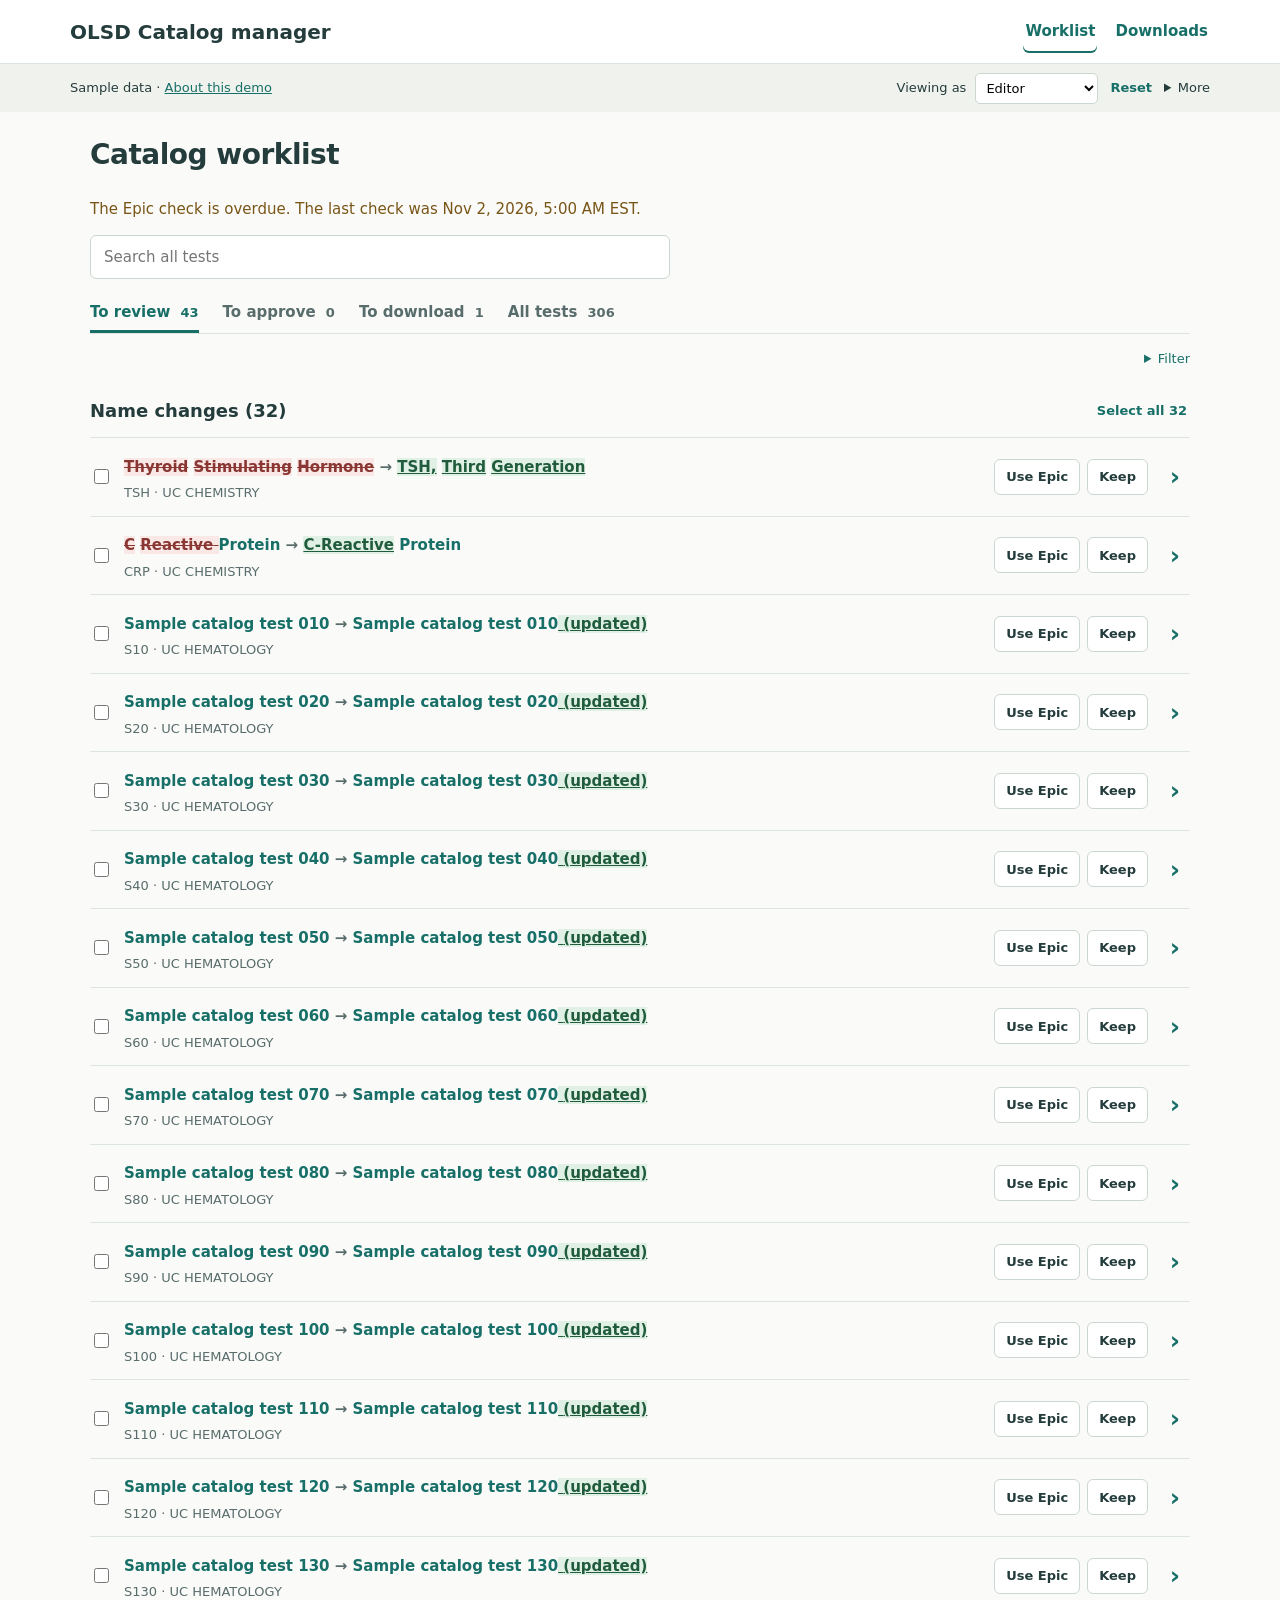
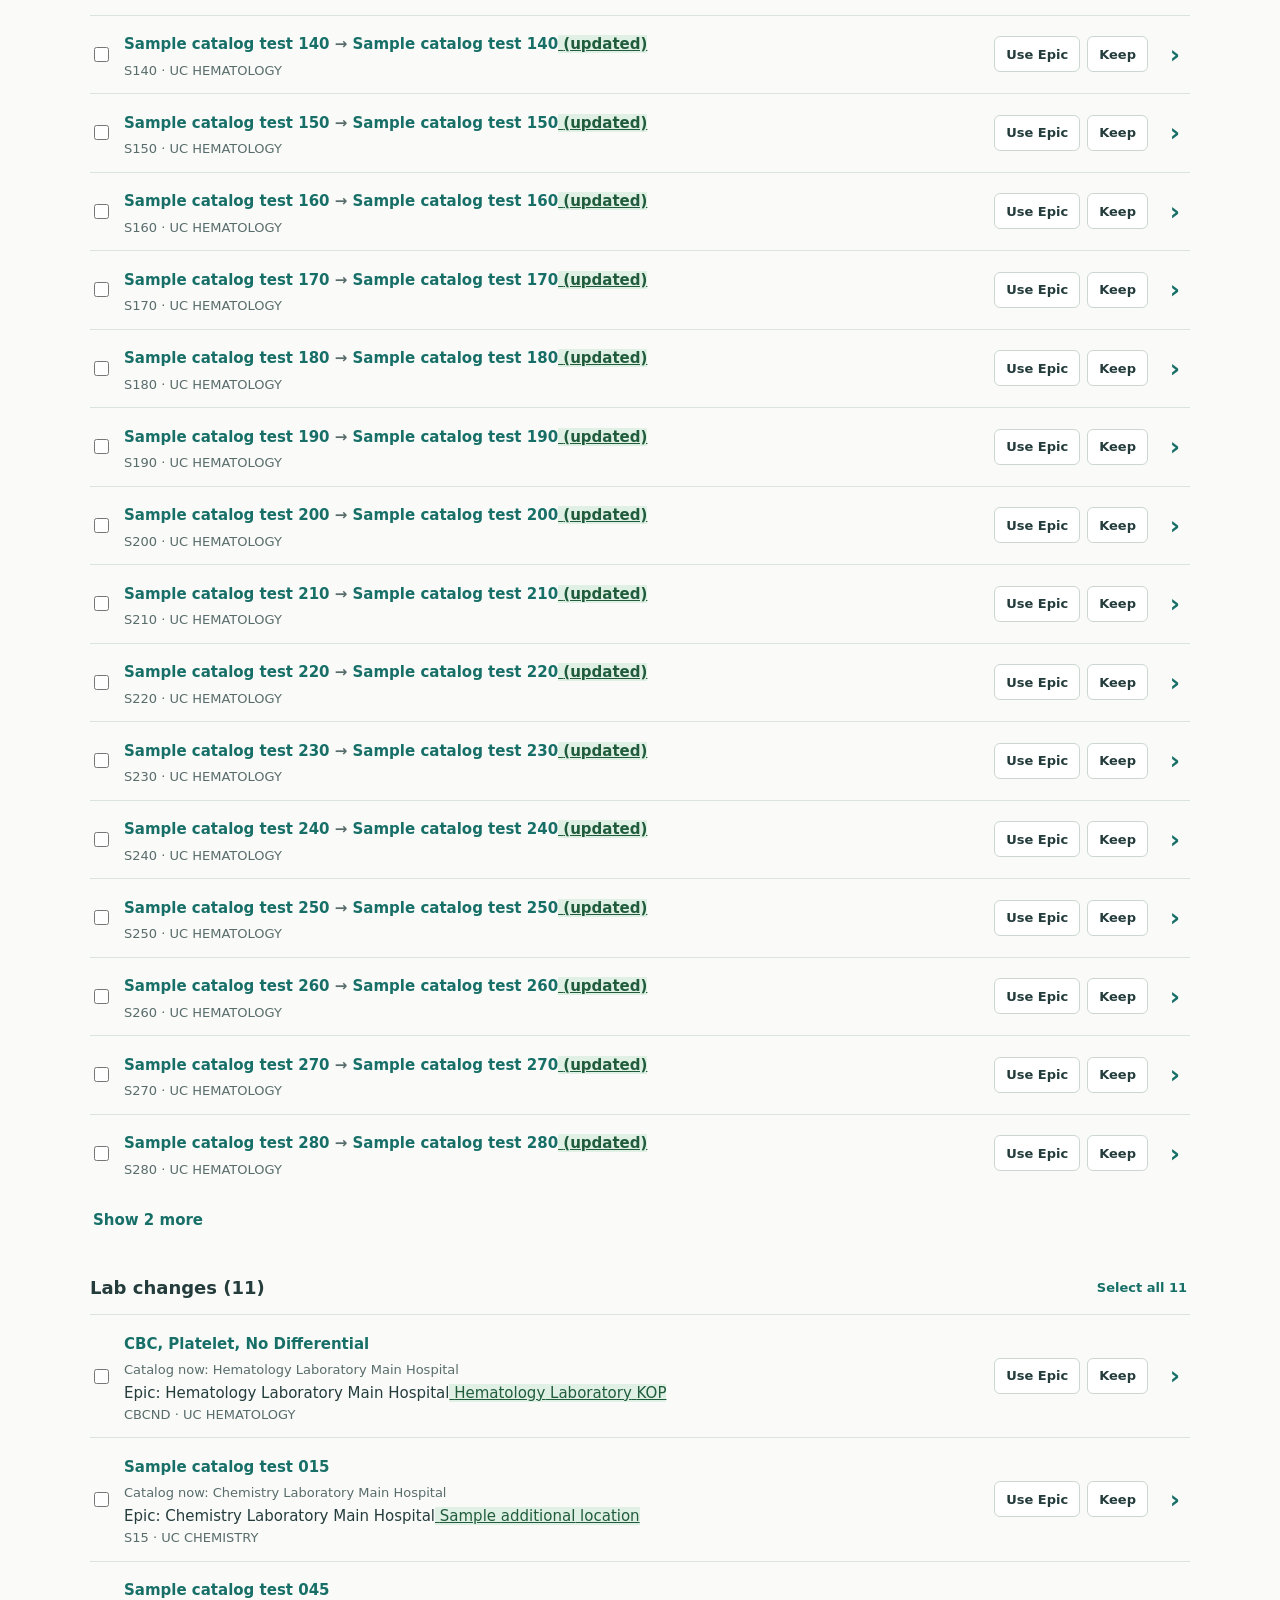
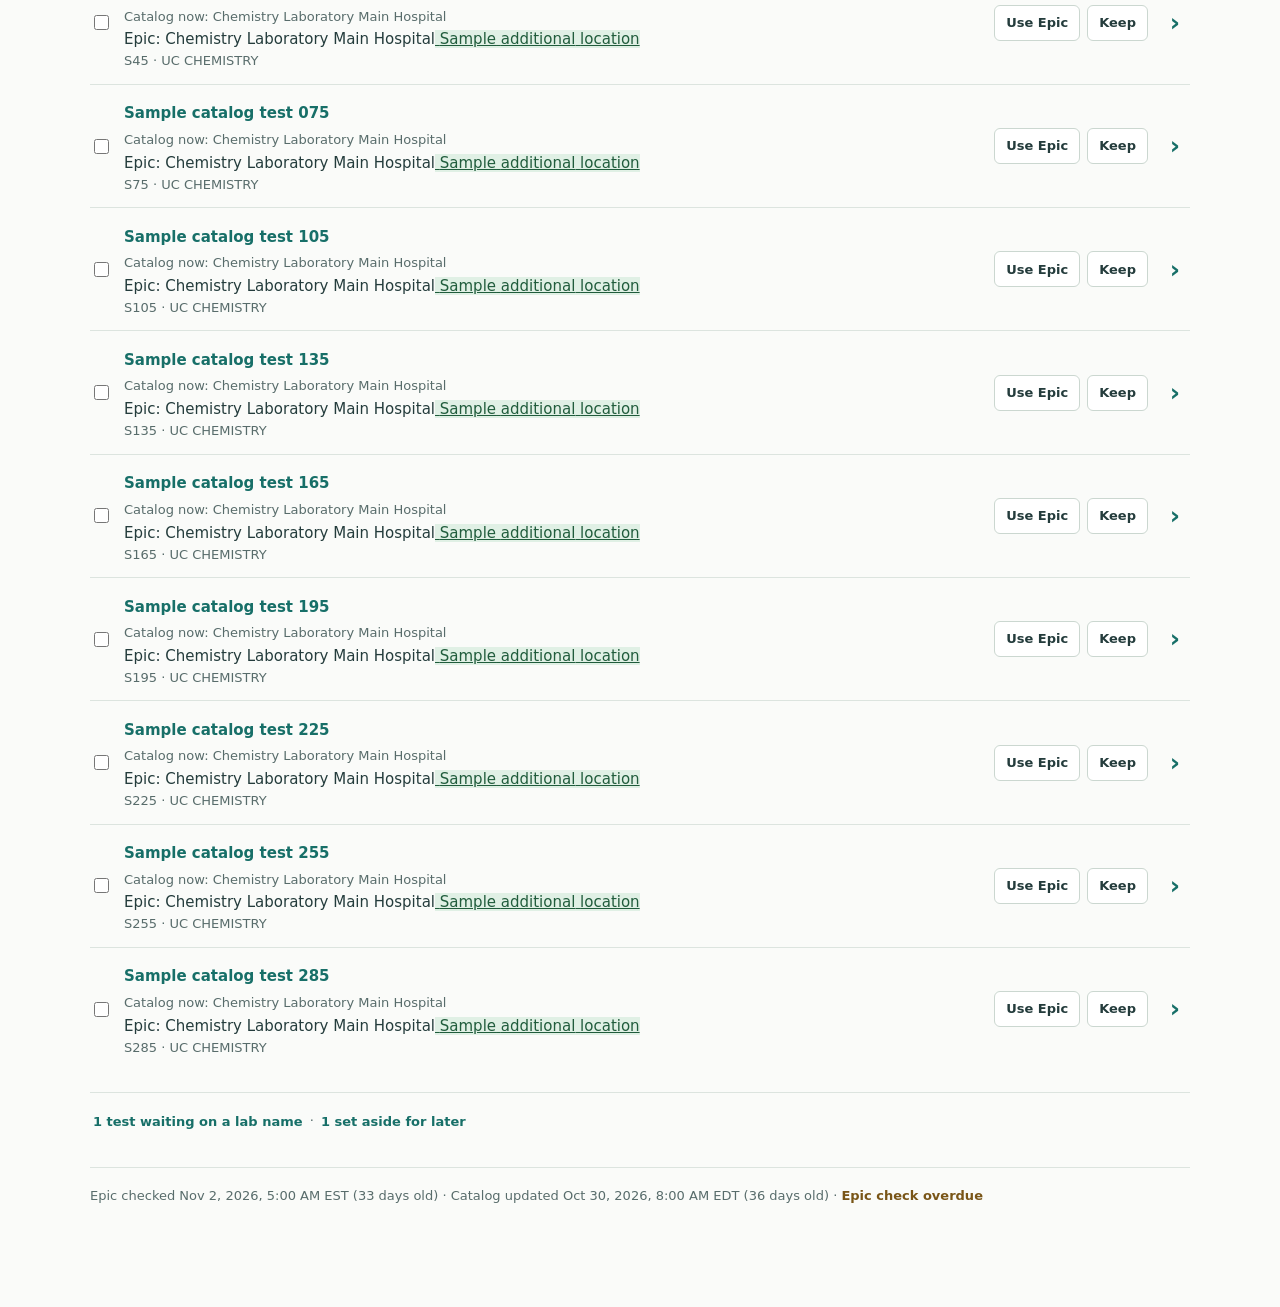
==== index.html @ 337ece12 "Add selected bulk actions and explicit editor save and navigation controls" ====
<!doctype html>
<html lang="en"><head><meta charset="utf-8"><meta name="viewport" content="width=device-width,initial-scale=1"><meta name="robots" content="noindex"><title>OLSD Catalog manager</title><style>
:root{--ink:#243c3c;--muted:#586c6b;--accent:#176f68;--line:#dce4df;--paper:#fafbf9;--amber:#795517;--amber-bg:#fff4da}*{box-sizing:border-box}body{margin:0;background:var(--paper);color:var(--ink);font:15px/1.5 system-ui,-apple-system,BlinkMacSystemFont,"Segoe UI",sans-serif}button,input,select,textarea{font:inherit}button,a,input,select,textarea,summary{outline-offset:3px}button{min-height:36px;padding:7px 13px;border:1px solid #cbd7d0;border-radius:6px;background:white;color:var(--ink);cursor:pointer;font-weight:600}button:hover{background:#f0f5f1}button:focus-visible,summary:focus-visible,input:focus-visible,textarea:focus-visible,select:focus-visible{outline:2px solid var(--accent)}button.primary{background:var(--accent);color:white;border-color:var(--accent)}button.link,.nav-link,.entry-title,.open-entry{background:transparent;border:none;color:var(--accent)}button.link{padding:5px 3px;font-weight:550}.primary:hover{filter:brightness(.94)}a{color:var(--accent)}h1{font-size:28px;line-height:1.25;margin:0 0 8px;letter-spacing:-.5px}h2{font-size:20px;margin:0 0 14px;line-height:1.4}h3{font-size:16px;margin:0 0 8px}h4{font-size:15px;margin:12px 0 5px}p{margin:0 0 12px}small,.muted,.dates{font-size:13px;color:var(--muted)}small{display:block}.topbar{height:64px;background:white;border-bottom:1px solid var(--line);display:flex;align-items:center;justify-content:space-between;padding:0 max(24px,calc((100vw - 1140px)/2))}.brand{color:var(--ink);text-decoration:none;font-size:20px;font-weight:750;white-space:nowrap}.main-nav{display:flex;gap:16px;align-items:center}.nav-link{font-size:15px;padding:8px 2px;min-height:36px;white-space:nowrap}.nav-link.active{box-shadow:0 2px var(--accent);font-weight:750}.sample-strip{display:flex;align-items:center;justify-content:space-between;gap:14px;padding:6px max(24px,calc((100vw - 1140px)/2));background:#f0f3ed;font-size:13px;min-height:44px}.demo-controls{display:flex;gap:9px;align-items:center;flex-wrap:wrap}.sample-strip button,.sample-strip label,.sample-strip select,.sample-strip summary{font-size:13px}.sample-strip select{background:white;border:1px solid #cbd7d0;border-radius:5px;padding:6px}.demo-more{position:relative}.demo-more>div{position:absolute;right:0;top:33px;z-index:5;background:white;border:1px solid var(--line);padding:12px;border-radius:6px;min-width:200px;box-shadow:0 6px 20px #1232}.demo-more button{display:block;width:100%;margin:6px 0}.content{max-width:1140px;margin:0 auto;padding:25px 20px 100px}.page-heading{display:flex;align-items:center;justify-content:space-between;gap:20px;margin-bottom:18px}.page-heading p{margin:0}.search-label{display:block;margin-bottom:12px;max-width:580px}.search-label input{width:100%;height:44px;padding:10px 13px;border:1px solid #cbd7d0;border-radius:6px;background:white}.tabs{display:flex;gap:24px;border-bottom:1px solid var(--line);padding-bottom:0;overflow:auto}.tab{padding:10px 0;border:none;border-radius:0;background:none;white-space:nowrap;font-weight:550;color:var(--muted)}.tab.active{color:var(--accent);box-shadow:inset 0 -3px var(--accent);font-weight:750}.tab span{font-size:13px;margin-left:5px}.list-controls{display:flex;align-items:center;justify-content:space-between;gap:20px;min-height:36px;margin:8px 0}.list-controls>div{display:flex;gap:18px;align-items:center}.filter{position:relative;font-size:13px}.filter>summary{cursor:pointer;color:var(--accent);min-height:36px;padding-top:7px}.filter[open]{padding:8px;background:white;border:1px solid var(--line);border-radius:6px}.filter label{display:block;font-size:13px}.filter select,.all-filter-label select{padding:7px;border:1px solid var(--line);border-radius:4px;background:white}.all-filter-label{font-size:13px}.list-section{margin:15px 0 22px}.section-heading{display:flex;align-items:center;justify-content:space-between;gap:18px;margin-bottom:8px}.section-heading h2{font-size:18px;margin:0}.section-heading button.link{font-size:13px}.change-row{display:grid;grid-template-columns:22px minmax(0,1fr) auto 30px;gap:12px;align-items:center;padding:13px 0;border-top:1px solid var(--line)}.row-select{display:flex;align-items:center;min-height:36px}input[type=checkbox]{width:17px;height:17px;accent-color:var(--accent);cursor:pointer}.entry-title{font-size:15px;font-weight:700;padding:2px 0;text-align:left;line-height:1.4;min-height:32px}.change-content .entry-title{font-weight:650}.inline-change{line-height:1.6;overflow-wrap:anywhere}.inline-choices{display:flex;gap:7px}.choice-small{font-size:13px;padding:7px 11px}.selected{border-color:var(--accent)!important;background:#edf6f3!important;color:var(--accent)!important;box-shadow:inset 0 0 0 1px var(--accent)}.open-entry{font-size:25px;padding:0;min-width:30px}.arrow{color:var(--muted)}.status{font-size:13px;color:var(--muted);display:inline-block}.status.waiting{background:var(--amber-bg);color:var(--amber);padding:3px 7px;border-radius:4px}.catalog-row{display:grid;grid-template-columns:minmax(0,1fr) auto 30px;align-items:center;gap:16px;border-top:1px solid var(--line);padding:15px 0}.quiet-line{font-size:13px;color:var(--muted);border-top:1px solid var(--line);padding-top:10px}.quiet-line button{font-size:13px}.save-bar{position:sticky;bottom:12px;z-index:4;display:flex;justify-content:space-between;align-items:center;gap:20px;background:white;border:1px solid #d4dbd4;border-radius:8px;padding:14px 18px;margin-top:22px;box-shadow:0 4px 25px #193c3d14}.save-actions{display:flex;align-items:center;gap:8px;flex-wrap:wrap}.save-bar strong{font-size:15px}.save-result{padding:8px 0 16px;font-size:15px;display:flex;align-items:center;gap:9px;flex-wrap:wrap}.dates{border-top:1px solid var(--line);padding-top:18px;margin-top:28px;line-height:1.6}.overdue-note{color:var(--amber);margin:0 0 14px}.dates strong{color:var(--amber);font-weight:650}.approval-row{padding:22px 0;border-top:1px solid var(--line)}.old-new{display:grid;grid-template-columns:1fr 1fr;gap:24px;margin-top:8px}.old-new>div{min-width:0}.old-new small{margin-bottom:5px}.value{white-space:pre-wrap;overflow-wrap:anywhere;line-height:1.65}.saved-change{margin:16px 0 20px}.saved-change h3{font-size:15px}.approval-pick{display:flex;gap:8px;align-items:center;min-height:36px}.row-actions{display:flex;flex-wrap:wrap;align-items:center;gap:18px;margin-top:15px}.context-note{color:var(--muted);font-size:15px;margin:15px 0 22px}.empty{padding:35px 0;color:var(--muted)}.load-more{margin:10px 0}.test-nav{display:flex;justify-content:space-between;align-items:center;margin-bottom:20px}.test-nav>div{display:flex;align-items:center;gap:12px;font-size:13px;color:var(--muted)}.question{max-width:780px;margin:28px 0}.question h2{font-size:22px;line-height:1.45;margin-bottom:18px}.answer-card{display:block;width:100%;text-align:left;margin:12px 0;padding:20px 22px;background:white;border:1px solid #cdd9d1;border-radius:8px;font-weight:400;min-height:88px}.answer-card strong{font-size:17px;display:block;margin-bottom:10px;font-weight:650}.shortcut{float:right;font-size:13px;color:var(--muted);font-weight:400}.question-options{display:flex;gap:20px;flex-wrap:wrap;margin-top:10px}.question-options .link{font-size:15px}.catalog-entry{margin-top:30px;max-width:900px}.entry-field{padding:18px 0;border-top:1px solid var(--line)}.entry-field .section-heading{margin:0 0 6px}.entry-field h3{font-size:15px;margin:0}.entry-field button.link{font-size:15px}.entry-field .value{color:#344b48}.edit-label{display:block;font-size:15px;margin:14px 0}.edit-label input,.edit-label textarea{display:block;width:100%;font:inherit;line-height:1.6;border:1px solid #bacdc1;border-radius:6px;background:white;padding:12px;margin-top:8px;color:var(--ink)}textarea{min-height:100px;resize:vertical}.saved-review{margin:24px 0;max-width:900px}.saved-review h2{font-size:20px}.history{margin-top:26px;border-top:1px solid var(--line);padding:18px 0}.history summary{font-size:15px;cursor:pointer;color:var(--accent)}.history article{padding:15px 0;border-top:1px solid var(--line);font-size:13px}.history p{margin:6px 0}.previous-choice{font-size:13px;padding-left:14px;border-left:3px solid var(--line);margin:16px 0}.blocker{padding:20px 0;margin:16px 0;border-top:3px solid #bd9448;max-width:800px}.blocker h2{color:var(--amber)}.blocker p{max-width:750px}.row{display:flex;gap:15px;align-items:center;flex-wrap:wrap}.import-next{border-top:3px solid var(--accent);padding:20px 0;margin:18px 0 28px}.import-next h2{font-size:21px}.sample-warning{font-size:13px;color:var(--muted)}.download-record{padding:22px 0;border-top:1px solid var(--line)}.download-record h2{font-size:17px;overflow-wrap:anywhere}.download-record details{margin-top:12px}.download-record summary{cursor:pointer;color:var(--accent)}.mapping-form{max-width:650px;padding:20px 0}.mapping-form>label{display:block;margin-bottom:20px}.mapping-form input,.mapping-form select{display:block;width:100%;font:inherit;padding:10px;border:1px solid var(--line);border-radius:6px;margin-top:6px}.mapping-list{border-top:1px solid var(--line);padding-top:20px}.category-edit details{margin:12px 0}.category-edit summary{cursor:pointer;color:var(--accent)}.category-edit label{display:block;padding:7px 0}.category-edit input{margin-right:9px}ins{color:#205c3c;background:#e0f0e5;text-decoration:underline}del{color:#8a3734;background:#f9e8e5;text-decoration:line-through}.modal-backdrop{position:fixed;inset:0;background:#1c33366b;z-index:20;display:grid;place-items:center;padding:22px}.modal{background:var(--paper);padding:28px;border-radius:9px;max-width:850px;width:100%;max-height:88vh;overflow:auto;box-shadow:0 12px 70px #1233}.modal h2{font-size:24px}.modal h3{margin-top:20px}.modal section{border-top:1px solid var(--line);padding:14px 0}.modal-actions{display:flex;justify-content:flex-end;gap:12px;margin-top:22px}.toast{position:fixed;top:115px;right:24px;z-index:30;background:#243c3c;color:white;padding:13px 18px;border-radius:6px;max-width:480px;font-size:15px;box-shadow:0 5px 20px #1232}.sr-only{position:absolute;width:1px;height:1px;padding:0;margin:-1px;overflow:hidden;clip:rect(0,0,0,0);white-space:nowrap;border:0}#storage-warning{padding:0 20px;font-size:13px;color:var(--amber)}h1:focus{outline:none}
@media(max-width:700px){button,button.link,.nav-link,.entry-title,summary,.row-select,.approval-pick{min-height:44px}.topbar{height:auto;min-height:60px;align-items:flex-start;padding:14px 16px;gap:12px;flex-direction:column}.brand{color:var(--ink);text-decoration:none;font-size:19px}.main-nav{gap:18px;width:100%;overflow:auto}.nav-link{padding:5px 0}.sample-strip{padding:7px 16px;align-items:flex-start;font-size:13px;gap:8px;flex-wrap:wrap}.sample-strip .demo-controls{gap:5px}.demo-more>div{right:auto;left:-100px}.content{padding:22px 16px 90px}.page-heading{align-items:flex-start;flex-direction:column;gap:12px}h1{font-size:25px}.tabs{gap:20px}.tab{font-size:15px;min-height:44px}.change-row{grid-template-columns:22px minmax(0,1fr) 28px;gap:8px;padding:12px 0}.change-content{grid-column:2;grid-row:1}.row-select{grid-column:1;grid-row:1}.open-entry{grid-column:3;grid-row:1}.inline-choices{grid-column:2 / 4;grid-row:2}.inline-choices button{min-width:100px;min-height:44px}.catalog-row{grid-template-columns:minmax(0,1fr) 28px;gap:8px}.catalog-row>div:nth-child(2){grid-column:1}.catalog-row>.open-entry{grid-column:2;grid-row:1}.save-bar{bottom:8px;align-items:stretch;gap:8px;padding:12px;flex-direction:column}.save-bar .primary{width:100%}.answer-card{padding:17px}.answer-card strong{font-size:17px}.question h2{font-size:21px}.question-options{gap:14px}.old-new{grid-template-columns:1fr;gap:14px}.saved-change{padding:12px 0;border-top:1px solid var(--line)}.list-controls{align-items:flex-start;gap:10px}.list-controls>div{flex-wrap:wrap;gap:8px}.filter select{max-width:100%}.all-filter-label{max-width:180px}.toast{top:150px;left:16px;right:16px;max-width:none}.test-nav{gap:8px;align-items:flex-start}.test-nav>div{gap:7px;white-space:nowrap}.modal{padding:20px}.modal-backdrop{padding:12px}.modal-actions{flex-wrap:wrap}.section-heading{gap:10px}.download-record .section-heading{flex-wrap:wrap}}
</style></head><body><noscript>This demo needs JavaScript. Read the <a href="review.html">short task list</a>.</noscript><header class="topbar"><a id="brand-home" class="brand" href="#/worklist?tab=review" data-home>OLSD Catalog manager</a><nav id="main-nav" class="main-nav" aria-label="Main navigation"></nav></header><div class="sample-strip"><span>Sample data · <a href="review.html">About this demo</a></span><div class="demo-controls"><label for="role">Viewing as</label><select id="role"><option value="editor">Editor</option><option value="admin">Administrator</option></select><button class="link" data-action="reset">Reset</button><details class="demo-more"><summary>More</summary><div><button class="link" data-action="check-epic">Check Epic (demo)</button></div></details></div></div><div id="storage-warning"></div><main id="content" class="content"></main><div id="modal-root"></div><div id="toast" role="status" aria-live="polite"></div><script>
'use strict';
const KEY='olsd-workflow-prototype-v6-choose-save-20261102';
const VERSION=6;
const FIELDS=[{key:'name',label:'Test name',origin:'Epic display name',required:true},{key:'conditions',label:'Unacceptable conditions',origin:'Catalog-authored text'},{key:'labs',label:'Performing laboratories',origin:'Epic lab sections, translated by the lab mapping'},{key:'categories',label:'Search categories',origin:'Lab mapping and your additional categories'}];
const CATEGORIES=['Hematology Laboratory','Chemistry Laboratory','* Emergency Test List'];
const e=x=>String(x??'').replace(/[&<>"']/g,c=>({'&':'&amp;','<':'&lt;','>':'&gt;','"':'&quot;',"'":'&#39;'}[c]));
const clone=x=>JSON.parse(JSON.stringify(x));
const stamp=()=>new Date().toISOString();
const fmt=x=>x?new Date(x).toLocaleString('en-US',{year:'numeric',month:'short',day:'numeric',hour:'numeric',minute:'2-digit',timeZone:'America/New_York',timeZoneName:'short'}):'Not recorded';
const age=x=>{const h=Math.max(0,Math.floor((Date.now()-new Date(x))/3600000));return h<1?'less than 1 hour old':h<24?`${h} hours old`:`${Math.floor(h/24)} days old`;};
const label=k=>FIELDS.find(f=>f.key===k)?.label||k;
const choiceLabel=c=>({epic:'Use Epic',olsd:'Keep what is in the OLSD',custom:'Write my own',defer:'Decide later'}[c]||'No decision');
const values=(name,conditions,labs,categories)=>({name,conditions,labs,categories});
function equal(a,b,k){if(a==null||b==null)return a===b;const clean=v=>String(v).replace(/\r\n?/g,'\n');if(k==='categories'){const norm=v=>[...new Set(clean(v).split(';').map(x=>x.trim()).filter(Boolean))].sort();return JSON.stringify(norm(a))===JSON.stringify(norm(b));}return clean(a)===clean(b);}
function included(t){return FIELDS.map(f=>f.key).filter(k=>t.include.includes(k));}
function outputSig(t){return JSON.stringify({values:included(t).map(k=>[k,t.proposed[k]]),vendor:t.vendor});}
function sourceBasis(t){return {olsd:clone(t.olsd),epic:clone(t.epic),olsdDate:state?.olsdDate||'2026-10-30T12:00:00Z',epicDate:state?.epicDate||'2026-11-02T10:00:00Z'};}
function initial(){
 const dates={olsdDate:'2026-10-30T12:00:00Z',epicDate:'2026-11-02T10:00:00Z'};
 const specs=[
 ['785258','CBCND','CBC, Platelet, No Differential','UC HEMATOLOGY',values('CBC, Platelet, No Differential','Illustrative: reject clotted or insufficient specimens.','Hematology Laboratory Main Hospital','Hematology Laboratory'),values('CBC, Platelet, No Differential',null,'Hematology Laboratory Main Hospital\nHematology Laboratory KOP','Hematology Laboratory'),'labs'],
 ['786513','BMP','Basic Metabolic Panel','KH CHEMISTRY',values('Basic Metabolic Panel','Illustrative catalog rejection text.','Chemistry Laboratory','Chemistry Laboratory;* Emergency Test List'),values('Basic Metabolic Panel',null,null,'Chemistry Laboratory'),'labs'],
 ['demo-tsh','TSH','Thyroid Stimulating Hormone','UC CHEMISTRY',values('Thyroid Stimulating Hormone','Illustrative catalog rejection text.','Chemistry Laboratory Main Hospital','Chemistry Laboratory'),values('TSH, Third Generation',null,'Chemistry Laboratory Main Hospital','Chemistry Laboratory'),'name'],
 ['demo-crp','CRP','C-Reactive Protein','UC CHEMISTRY',values('C Reactive Protein','Illustrative: specimen quality reviewed by laboratory.','Chemistry Laboratory Main Hospital','Chemistry Laboratory'),values('C-Reactive Protein',null,'Chemistry Laboratory Main Hospital','Chemistry Laboratory'),'name'],
 ['785260','CBCDI','CBC with Differential','UC HEMATOLOGY',values('CBC with Differential','Illustrative catalog rejection text.','Hematology Laboratory Main Hospital','Hematology Laboratory'),values('CBC with Differential',null,'Hematology Laboratory Main Hospital','Hematology Laboratory'),'conditions'],
 ['demo-ferritin','FERR','Ferritin','UC CHEMISTRY',values('Ferritin','Illustrative rejection criteria.','Chemistry Laboratory Main Hospital','Chemistry Laboratory'),values('Ferritin, Serum',null,'Chemistry Laboratory Main Hospital','Chemistry Laboratory'),'name']];
 function make(s,i){const [id,number,title,section,olsd,epic,focus]=s;const t={id,number,title,section,olsd,epic,proposed:clone(olsd),include:[...new Set(['name',focus])],pending:{},decisions:{},previousDecisions:{},history:[],approval:null,draft:false,savedAt:null,blocked:i===1,requests:[],basis:{olsd:clone(olsd),epic:clone(epic),...dates},vendor:{testManagedBy:'Client',useArupTestName:'No',arupTestNumber:''}};
 if(i!==4)t.pending[focus]={source:'Epic',before:olsd[focus],after:epic[focus],at:dates.epicDate};
 if(i===0)t.proposed.labs=epic.labs;
 if(i===3){t.proposed.name=epic.name;t.draft=true;t.savedAt=dates.epicDate;}
 if(i===4){t.proposed.conditions='Illustrative edited wording: reject clotted or insufficient specimens.';t.decisions.conditions={choice:'custom',note:'Laboratory-approved sample wording',at:dates.epicDate,epic:null,olsd:olsd.conditions};t.approval={signature:outputSig(t),basis:clone(t.basis),at:dates.epicDate,by:'Demo editor',decisions:clone(t.decisions),outdated:false};}
 if(i===5)t.decisions.name={choice:'defer',note:'Waiting for laboratory guidance',at:dates.epicDate,epic:epic.name,olsd:olsd.name};
 return t;}
 const tests=specs.map(make);
 for(let i=1;i<=300;i++){const title=`Sample catalog test ${String(i).padStart(3,'0')}`,section=i%2?'UC CHEMISTRY':'UC HEMATOLOGY',cat=i%2?'Chemistry Laboratory':'Hematology Laboratory',lab=i%2?'Chemistry Laboratory Main Hospital':'Hematology Laboratory Main Hospital';const t=make([`sample-${i}`,`S${i}`,title,section,values(title,'Sample catalog text.',lab,cat),values(title,null,lab,cat),'name'],20+i);t.pending={};if(i%10===0){t.epic.name=title+' (updated)';t.pending.name={source:'Epic',before:title,after:t.epic.name,at:dates.epicDate};}else if(i%15===0){t.epic.labs=lab+'\nSample additional location';t.proposed.labs=t.epic.labs;t.include.push('labs');t.pending.labs={source:'Epic',before:lab,after:t.epic.labs,at:dates.epicDate};}tests.push(t);}
 return {version:VERSION,lastCheckSummary:{name:tests.filter(t=>t.pending.name).length,labs:tests.filter(t=>t.pending.labs&&!t.blocked).length},tests,exports:[],role:'editor',mapping:{section:'KH CHEMISTRY',name:'',category:'Chemistry Laboratory'},...dates};
}
let state=null;try{state=JSON.parse(localStorage.getItem(KEY)||'null');}catch{}
if(!state||state.version!==VERSION)state=initial();
let memoryOnly=false,working=null,original=null,dirty=false,view='worklist',currentHash='',downloadPlan=null,mappingReturn=null;
const staged=new Map();
const ui={tab:'review',query:'',lab:'all',allFilter:'all',limit:30,selected:new Set(),approvalSelection:new Set(),downloadSelection:new Set(),edits:new Set(),details:new Set(),notes:new Set(),justApproved:[],saveResult:null,undo:null,downloaded:[],queue:[],question:null,queueMode:'review'};
function persist(){try{localStorage.setItem(KEY,JSON.stringify(state));}catch{memoryOnly=true;document.getElementById('storage-warning').innerHTML='<div class="notice">Browser storage is unavailable. Changes last for this session only.</div>';}}
function actor(){return state.role==='admin'?'Demo administrator':'Demo editor';}
const byId=id=>state.tests.find(t=>t.id===id);
function pendingKeys(t){return FIELDS.map(f=>f.key).filter(k=>t.pending[k]);}
function deferred(t){return pendingKeys(t).some(k=>t.decisions[k]?.choice==='defer');}
function changedKeys(t){return included(t).filter(k=>!equal(t.proposed[k],t.olsd[k],k));}
function retained(t){return FIELDS.some(f=>['olsd','custom'].includes(t.decisions[f.key]?.choice)&&!t.pending[f.key]&&t.epic[f.key]!=null&&!equal(t.proposed[f.key],t.epic[f.key],f.key));}
function approved(t){return !!t.approval&&!t.approval.outdated&&t.approval.signature===outputSig(t)&&!t.blocked&&!pendingKeys(t).length;}
function currentExport(t){return [...state.exports].reverse().find(x=>x.tests.some(v=>v.id===t.id&&outputSig(v)===outputSig(t)));}
function confirmed(t){const x=currentExport(t);return !!x?.check?.rows.find(r=>r.id===t.id&&r.matches&&!r.extras.length)&&!t.approval?.outdated;}
function canApprove(t){return !t.blocked&&!pendingKeys(t).length&&changedKeys(t).length>0&&!approved(t)&&included(t).every(k=>String(t.proposed[k]??'').trim());}
function canExport(t){return approved(t)&&!(t===working&&dirty);}
function ready(t){return canExport(t)&&!currentExport(t);}
function waiting(t){if(t.blocked)return `Waiting on the ${t.section} lab mapping.`;const keys=pendingKeys(t);if(keys.length)return `Waiting for a decision: ${keys.map(label).join(', ')}.`;if(!changedKeys(t).length)return 'No OLSD values will change. No approval or export is needed.';if(approved(t))return currentExport(t)?'This approved update has already been exported.':'Approved and ready to export.';return 'Review the decided changes before approving.';}
function event(t,action,extra={}){t.history.push({at:stamp(),actor:actor(),action,...clone(extra)});}
function activeKeys(t){return deferred(t)?[]:pendingKeys(t);}
function needsReview(t){return !t.blocked&&activeKeys(t).length>0;}
function toReview(t){return needsReview(t)||(state.role==='admin'&&t.blocked);}
function matches(t,f){return f==='all'||f==='review'&&toReview(t)||f==='approve'&&canApprove(t)||f==='download'&&ready(t)||f==='kept'&&retained(t)||f==='later'&&deferred(t)||f==='downloaded'&&!!currentExport(t)&&!confirmed(t)||f==='done'&&confirmed(t)||f==='waiting'&&t.blocked;}
function display(t){return staged.get(t.id)||t;}
function statusLabel(t){if(staged.has(t.id)&&changesFor(display(t)).length)return 'Unsaved';if(t.blocked)return 'Waiting on a lab name';if(deferred(t))return 'Set aside';if(needsReview(t))return 'Needs review';if(canApprove(t))return 'Needs approval';if(ready(t))return 'Ready to download';if(currentExport(t)&&!confirmed(t))return 'Downloaded, import into OLSD';return '';}
function plainBadge(t){const text=statusLabel(t);return text?`<span class="status ${['Unsaved','Waiting on a lab name'].includes(text)?'waiting':''}">${e(text)}</span>`:'';}
function syncInclude(t){t.include=FIELDS.map(f=>f.key).filter(k=>k==='name'||!equal(t.proposed[k],t.olsd[k],k));}
function editCopy(id){if(!staged.has(id))staged.set(id,clone(byId(id)));return staged.get(id);}
function changesFor(t){const saved=byId(t.id),out=[];for(const f of FIELDS){const k=f.key,changes=[];if(!equal(t.proposed[k],saved.proposed[k],k))changes.push({label:f.label,before:saved.proposed[k],after:t.proposed[k]});if(t.decisions[k]?.choice!==saved.decisions[k]?.choice)changes.push({label:'Choice',before:choiceLabel(saved.decisions[k]?.choice),after:choiceLabel(t.decisions[k]?.choice)});if((t.decisions[k]?.note||'')!==(saved.decisions[k]?.note||''))changes.push({label:'Note',before:saved.decisions[k]?.note||'',after:t.decisions[k]?.note||''});if(changes.length)out.push({key:k,label:f.label,changes});}return out;}
function unsavedIds(){return [...staged].filter(([id,t])=>changesFor(t).length).map(([id])=>id);}
function unsavedChanges(){return working?changesFor(working):unsavedIds().flatMap(id=>changesFor(staged.get(id)));}
function dirtyNow(){dirty=unsavedIds().length>0;return dirty;}
function refreshWorking(){if(view==='test'&&working){working=display(byId(working.id));original=clone(byId(working.id));}}
function resetWorking(){staged.clear();dirty=false;ui.edits.clear();refreshWorking();render();}
function saveAll(){const ids=unsavedIds();if(!ids.length)return [];const invalid=ids.flatMap(id=>included(staged.get(id)).filter(k=>!String(staged.get(id).proposed[k]??'').trim()).map(k=>({id,k})));if(invalid.length){toast('Enter '+label(invalid[0].k).toLowerCase()+' before saving.');return [];}const choiceCount=ids.reduce((n,id)=>n+changesFor(staged.get(id)).length,0);const undo=[];for(const id of ids){const t=staged.get(id),before=clone(byId(id)),changes=changesFor(t);for(const f of changes){event(t,'Saved change',{field:f.key,changes:f.changes});const d=t.decisions[f.key];if(d)event(t,'Saved review choice',{field:f.key,...d});}if(t.approval&&(t.approval.signature!==outputSig(t)||pendingKeys(t).length||changes.some(c=>c.changes.some(v=>v.label==='Choice')))){t.approval.outdated=true;event(t,'Withdrew approval after editing');}t.savedAt=stamp();t.draft=changedKeys(t).length>0||activeKeys(t).length>0;if(!t.draft&&t.approval?.outdated)t.approval=null;t.basis={olsd:clone(t.olsd),epic:clone(t.epic),olsdDate:state.olsdDate,epicDate:state.epicDate};state.tests[state.tests.findIndex(v=>v.id===id)]=clone(t);undo.push({id,before,after:JSON.stringify(byId(id))});}staged.clear();dirty=false;ui.undo=undo;ui.saveResult={count:choiceCount,approve:ids.filter(id=>canApprove(byId(id))).length};ui.selected.clear();persist();refreshWorking();render();return ids;}
function saveDraft(){return saveAll();}
function undoSave(){if(!ui.undo)return;if(ui.undo.some(v=>JSON.stringify(byId(v.id))!==v.after)){ui.undo=null;toast('This save cannot be undone after later actions.');return;}for(const u of ui.undo)state.tests[state.tests.findIndex(t=>t.id===u.id)]=clone(u.before);ui.undo=null;ui.saveResult=null;persist();refreshWorking();render();toast('Save undone.');}
function choose(t,k,choice,note){if(choice==='custom'&&k==='labs')return;if(choice==='epic'&&t.epic[k]==null)return;if(choice==='epic')t.proposed[k]=t.epic[k];if(choice==='olsd')t.proposed[k]=t.olsd[k];if(choice==='custom')ui.edits.add(`${t.id}:${k}`);if(['epic','custom'].includes(choice)&&!t.include.includes(k))t.include.push(k);t.decisions[k]={choice,note:note??t.decisions[k]?.note??'',at:stamp(),epic:t.epic[k],olsd:t.olsd[k]};if(choice!=='defer')delete t.pending[k];}
function approveRecord(t){if(!canApprove(t))throw Error(waiting(t));t.approval={signature:outputSig(t),basis:{olsd:clone(t.olsd),epic:clone(t.epic),olsdDate:state.olsdDate,epicDate:state.epicDate},decisions:clone(t.decisions),by:actor(),at:stamp(),outdated:false};t.draft=false;event(t,'Approved exact values',{basis:t.approval.basis,decisions:t.decisions,proposed:t.proposed,include:t.include});}
function applySource(source,updates,date=stamp()){
 const key=source==='OLSD'?'olsd':'epic',found={name:0,labs:0};
 for(const t of state.tests){const changes=updates[t.id];if(!changes)continue;const actual=Object.keys(changes).filter(k=>!equal(t[key][k],changes[k],k));if(source==='Epic'&&actual.length){for(const [field,d] of Object.entries(t.decisions)){if(d.choice==='defer'&&!actual.includes(field)){t.previousDecisions[field]=clone(d);if(t.pending[field])t.pending[field].previous=clone(d);delete t.decisions[field];}}}for(const [k,next] of Object.entries(changes)){const before=t[key][k];if(equal(before,next,k))continue;t[key][k]=next;if(source==='Epic'&&k in found)found[k]++;const exp=currentExport(t);const expected=source==='OLSD'&&exp&&exp.tests.find(v=>v.id===t.id)&&equal(exp.tests.find(v=>v.id===t.id).proposed[k],next,k)&&exp.fields.includes(k);
 event(t,`${source} changed`,{field:k,before,after:next,snapshotDate:date,expectedExport:!!expected});
 if(expected){continue;}
 const old=t.decisions[k];if(old){t.previousDecisions[k]=clone(old);delete t.decisions[k];}
 t.pending[k]={source,before,after:next,at:date,previous:old?clone(old):null};if(t.approval&&t.include.includes(k))t.approval.outdated=true;
 }}if(source==='Epic')state.lastCheckSummary=found;state[source==='OLSD'?'olsdDate':'epicDate']=date;persist();if(working){working=clone(byId(working.id));original=clone(working);dirty=false;}}
function applySnapshot(updates,date=stamp()){applySource('OLSD',updates,date);for(const x of state.exports){if(new Date(date)<new Date(x.at))continue;const rows=x.tests.map(t=>{const live=byId(t.id),details=[],extras=[];let matches=true;for(const k of x.fields){if(k==='categories'){const wanted=t.proposed[k].split(';').filter(Boolean),actual=live.olsd[k].split(';').filter(Boolean),missing=wanted.filter(v=>!actual.includes(v)),extra=actual.filter(v=>!wanted.includes(v));extras.push(...extra);if(missing.length){matches=false;details.push('Missing categories: '+missing.join(', '));}else details.push('Expected categories present');if(extra.length)details.push('Extra categories still present: '+extra.join(', '));}else{const same=equal(t.proposed[k],live.olsd[k],k);if(!same)matches=false;details.push(label(k)+': '+(same?'matches exported value':'differs from exported value'));}}return {id:t.id,name:t.title,matches,extras,details};});x.check={at:date,rows,allMatch:rows.every(r=>r.matches&&!r.extras.length)};}persist();}
function diffPair(before,after){before=String(before??'');after=String(after??'');if(before===after)return {before:e(before),after:e(after)};const a=before.split(/(\s+)/),b=after.split(/(\s+)/);if(a.length*b.length>120000)return {before:`<del>${e(before)}</del>`,after:`<ins>${e(after)}</ins>`};const m=Array.from({length:a.length+1},()=>new Uint16Array(b.length+1));for(let i=a.length-1;i>=0;i--)for(let j=b.length-1;j>=0;j--)m[i][j]=a[i]===b[j]?1+m[i+1][j+1]:Math.max(m[i+1][j],m[i][j+1]);let i=0,j=0,old='',next='';while(i<a.length||j<b.length){if(i<a.length&&j<b.length&&a[i]===b[j]){old+=e(a[i]);next+=e(b[j]);i++;j++;}else if(j<b.length&&(i===a.length||m[i][j+1]>=m[i+1][j]))next+=`<ins>${e(b[j++])}</ins>`;else old+=`<del>${e(a[i++])}</del>`;}return {before:old,after:next};}

function crc32(bytes){let c=0xffffffff;for(const b of bytes){c^=b;for(let j=0;j<8;j++)c=(c>>>1)^((c&1)?0xedb88320:0);}return (c^0xffffffff)>>>0;}
function zipFiles(files){let offset=0;const chunks=[],central=[];const enc=new TextEncoder();for(const f of files){const name=enc.encode(f.name),data=enc.encode(f.content),crc=crc32(data);const h=new Uint8Array(30+name.length);const v=new DataView(h.buffer);v.setUint32(0,0x04034b50,true);v.setUint16(4,20,true);v.setUint16(6,0x800,true);v.setUint32(14,crc,true);v.setUint32(18,data.length,true);v.setUint32(22,data.length,true);v.setUint16(26,name.length,true);h.set(name,30);chunks.push(h,data);const c=new Uint8Array(46+name.length),cv=new DataView(c.buffer);cv.setUint32(0,0x02014b50,true);cv.setUint16(4,20,true);cv.setUint16(6,20,true);cv.setUint16(8,0x800,true);cv.setUint32(16,crc,true);cv.setUint32(20,data.length,true);cv.setUint32(24,data.length,true);cv.setUint16(28,name.length,true);cv.setUint32(42,offset,true);c.set(name,46);central.push(c);offset+=h.length+data.length;}const cs=central.reduce((n,c)=>n+c.length,0),end=new Uint8Array(22),ev=new DataView(end.buffer);ev.setUint32(0,0x06054b50,true);ev.setUint16(8,files.length,true);ev.setUint16(10,files.length,true);ev.setUint32(12,cs,true);ev.setUint32(16,offset,true);return new Blob([...chunks,...central,end],{type:'application/zip'});}

const EXPORT_LABELS={name:'Test Name',conditions:'Unacceptable Conditions',labs:'Performing Lab',categories:'Test Search Categories'};
function xml(x){return String(x??'').replace(/[&<>"']/g,c=>({'&':'&amp;','<':'&lt;','>':'&gt;','"':'&quot;',"'":'&apos;'}[c])).replace(/[\x00-\x08\x0B\x0C\x0E-\x1F]/g,'');}
function columnName(n){let out='';for(n++;n;n=Math.floor((n-1)/26))out=String.fromCharCode(65+(n-1)%26)+out;return out;}
function workbookFor(x,g){const headers=['Test Number','Test Name','ARUP Test Number','Test Managed By','Use ARUP Test Name','Test Id',...g.fields.filter(k=>k!=='name').map(k=>EXPORT_LABELS[k])];const rows=[headers,...g.ids.map(id=>{const t=x.tests.find(t=>t.id===id);return [t.number,t.proposed.name,t.vendor.arupTestNumber,t.vendor.testManagedBy,t.vendor.useArupTestName,t.id,...g.fields.filter(k=>k!=='name').map(k=>k==='labs'?t.proposed[k].split('\n').map(xml).join('<br />'):t.proposed[k])];})];const sheet=`<?xml version="1.0" encoding="UTF-8" standalone="yes"?><worksheet xmlns="http://schemas.openxmlformats.org/spreadsheetml/2006/main"><sheetData>${rows.map((r,i)=>`<row r="${i+1}">${r.map((v,j)=>`<c r="${columnName(j)}${i+1}" t="inlineStr"><is><t xml:space="preserve">${xml(v)}</t></is></c>`).join('')}</row>`).join('')}</sheetData></worksheet>`;const files=[{name:'[Content_Types].xml',content:'<?xml version="1.0"?><Types xmlns="http://schemas.openxmlformats.org/package/2006/content-types"><Default Extension="rels" ContentType="application/vnd.openxmlformats-package.relationships+xml"/><Default Extension="xml" ContentType="application/xml"/><Override PartName="/xl/workbook.xml" ContentType="application/vnd.openxmlformats-officedocument.spreadsheetml.sheet.main+xml"/><Override PartName="/xl/worksheets/sheet1.xml" ContentType="application/vnd.openxmlformats-officedocument.spreadsheetml.worksheet+xml"/></Types>'},{name:'_rels/.rels',content:'<?xml version="1.0"?><Relationships xmlns="http://schemas.openxmlformats.org/package/2006/relationships"><Relationship Id="rId1" Type="http://schemas.openxmlformats.org/officeDocument/2006/relationships/officeDocument" Target="xl/workbook.xml"/></Relationships>'},{name:'xl/workbook.xml',content:'<?xml version="1.0"?><workbook xmlns="http://schemas.openxmlformats.org/spreadsheetml/2006/main" xmlns:r="http://schemas.openxmlformats.org/officeDocument/2006/relationships"><sheets><sheet name="Tests" sheetId="1" r:id="rId1"/></sheets></workbook>'},{name:'xl/_rels/workbook.xml.rels',content:'<?xml version="1.0"?><Relationships xmlns="http://schemas.openxmlformats.org/package/2006/relationships"><Relationship Id="rId1" Type="http://schemas.openxmlformats.org/officeDocument/2006/relationships/worksheet" Target="worksheets/sheet1.xml"/></Relationships>'},{name:'xl/worksheets/sheet1.xml',content:sheet}];return new Blob([zipFiles(files)],{type:'application/vnd.openxmlformats-officedocument.spreadsheetml.sheet'});}
function fileName(x,index){if(x.fileNames?.[index])return x.fileNames[index];const g=x.groups[index],test=x.tests.find(t=>t.id===g.ids[0]);return `DEMO_OLSD_${g.ids.length===1?test.number||test.id:g.ids.length+'_tests'}_${index+1}.xlsx`;}
function downloadExcel(x,index){const url=URL.createObjectURL(workbookFor(x,x.groups[index])),a=document.createElement('a');a.href=url;a.download=fileName(x,index);a.click();setTimeout(()=>URL.revokeObjectURL(url),10000);}
function pendingOf(t){return activeKeys(t);}
function baseRows(){let rows=state.tests.filter(t=>(ui.query?true:matches(t,ui.tab==='all'?ui.allFilter:ui.tab))&&(ui.lab==='all'||t.section===ui.lab));if(ui.query){const q=ui.query.toLowerCase();rows=rows.filter(t=>`${t.title} ${t.number} ${t.id}`.toLowerCase().includes(q));}return rows;}
function stageCounts(){return {review:state.tests.filter(toReview).length,approve:state.tests.filter(canApprove).length,download:state.tests.filter(ready).length,all:state.tests.length};}
function itemValue(t,k){if(k==='labs'){const old=t.olsd[k].split('\n'),next=(t.epic[k]||'').split('\n');const added=next.filter(x=>!old.includes(x)),removed=old.filter(x=>!next.includes(x));return `${added.map(x=>`<ins>+ ${e(x)}</ins>`).join('<br>')}${added.length&&removed.length?'<br>':''}${removed.map(x=>`<del>− ${e(x)}</del>`).join('<br>')}`||e(t.epic[k]);}const d=diffPair(t.olsd[k],t.epic[k]);return `<span class="old-value">${d.before}</span><span class="arrow" aria-hidden="true"> → </span><span>${d.after}</span>`;}
function inlineRow(t,k){const v=display(t),chosen=v.decisions[k]?.choice,unsaved=changesFor(v).length>0;return `<article class="change-row" data-row="${t.id}|${k}"><label class="row-select"><span class="sr-only">Select ${e(t.title)}</span><input type="checkbox" data-select="${t.id}|${k}" ${ui.selected.has(t.id+'|'+k)?'checked':''}></label><div class="change-content"><button class="entry-title" data-test="${t.id}">${k==='name'?itemValue(t,k):e(t.title)}</button>${k==='labs'?`<div class="inline-change"><small>Catalog now: ${e(t.olsd[k])}</small><span>Epic: ${diffPair(t.olsd[k],t.epic[k]).after}</span></div>`:''}<small>${e(t.number)} · ${e(t.section)}${unsaved?' · <span class="status waiting">Unsaved</span> · '+e(choiceLabel(chosen)):''}</small></div><div class="inline-choices"><button data-inline="${t.id}|${k}|epic" aria-pressed="${chosen==='epic'}" class="choice-small ${chosen==='epic'?'selected':''}">Use Epic</button><button data-inline="${t.id}|${k}|olsd" title="Keep what is in the OLSD" aria-label="Keep what is in the OLSD" aria-pressed="${chosen==='olsd'}" class="choice-small ${chosen==='olsd'?'selected':''}">Keep</button></div><button class="open-entry" data-test="${t.id}" aria-label="Open ${e(t.title)}">›</button></article>`;}
function reviewList(rows){const groups=[['name','Name changes'],['labs','Lab changes']];let html='';if(state.role==='admin'){const blocked=rows.filter(t=>t.blocked);if(blocked.length)html+=`<section class="list-section"><h2>Waiting on a lab name (${blocked.length})</h2>${blocked.map(t=>plainRow(t)).join('')}</section>`;}
 for(const [k,title] of groups){const all=rows.filter(t=>!t.blocked&&pendingOf(t).includes(k)),visible=all.slice(0,ui.limit);if(!all.length)continue;html+=`<section class="list-section" data-change-group="${k}"><div class="section-heading"><h2>${title} (${all.length})</h2><button class="link" data-select-section="${k}">${all.every(t=>ui.selected.has(t.id+'|'+k))?'Clear selection':'Select all '+all.length}</button></div>${visible.map(t=>inlineRow(t,k)).join('')}${all.length>visible.length?`<button class="link load-more" data-action="load-more">Show ${Math.min(30,all.length-visible.length)} more</button>`:''}</section>`;}
 const other=rows.filter(t=>!t.blocked&&pendingOf(t).some(k=>!['name','labs'].includes(k)));if(other.length)html+=`<section class="list-section"><h2>Other changes (${other.length})</h2>${other.slice(0,ui.limit).map(t=>plainRow(t)).join('')}</section>`;
 if(!html){const n=state.tests.filter(canApprove).length;html=`<div class="empty"><h2>All caught up.</h2><p>${n?n+' change'+(n===1?' needs':'s need')+' approval.':'No changes need review.'}</p>${n&&!ui.saveResult?.approve?'<button class="primary" data-tab="approve">Go to To approve</button>':''}</div>`;}return html;}
function plainRow(t){return `<article class="catalog-row"><div><button class="entry-title" data-test="${t.id}">${e(t.title)}</button><small>${e(t.number)} · ${e(t.section)}</small></div><div>${plainBadge(t)}</div><button class="open-entry" data-test="${t.id}" aria-label="Open ${e(t.title)}">›</button></article>`;}
function valuesChanged(t,keys=changedKeys(t),editable=false){return keys.map(k=>{const d=diffPair(t.olsd[k],t.proposed[k]);return `<div class="saved-change" data-saved-change="${k}"><div class="section-heading"><h3>${e(label(k))}</h3>${editable?`<button class="link" data-edit-field="${k}">Edit</button>`:''}</div><div class="old-new"><div><small>Catalog now</small><div class="value">${d.before||'Empty'}</div></div><div><small>After this update</small><div class="value">${d.after||'Empty'}</div></div></div>${editable&&ui.edits.has(t.id+':'+k)?entryEditor(display(t),k):''}</div>`;}).join('');}
function approveList(rows){if(!rows.length){const readyIds=ui.justApproved.filter(id=>ready(byId(id)));return `<div class="empty"><h2>${readyIds.length?readyIds.length+' approved.':'Nothing waiting for approval.'}</h2><p>${readyIds.length?(fileCount(readyIds)>1?'These tests update different parts of the catalog, so OLSD needs separate files.':'The update is ready to download.'):'Saved changes will appear here.'}</p></div>`;}
 return `<div class="section-heading"><p class="context-note">Approving doesn’t change OLSD. You’ll download a file and import it.</p><div><span>${rows.filter(t=>ui.approvalSelection.has(t.id)).length} selected</span> · <button class="link" data-action="select-all-approvals">${rows.every(t=>ui.approvalSelection.has(t.id))?'Clear selection':'Select all '+rows.length}</button></div></div>${rows.map(t=>`<article class="approval-row" data-approval-row="${t.id}"><div class="section-heading"><button class="entry-title" data-test="${t.id}">${e(t.title)}</button><span>${e(t.number)}</span></div>${valuesChanged(t)}<div class="row-actions"><label class="approval-pick"><input type="checkbox" data-approve-select="${t.id}" aria-label="Select ${e(t.title)} for approval" ${ui.approvalSelection.has(t.id)?'checked':''}> Select</label><button data-approve="${t.id}">Approve</button><button class="link" data-send-back="${t.id}">Send back to review</button></div></article>`).join('')}`;}
function downloadList(rows){if(!rows.length)return '<div class="empty"><h2>No files waiting to download.</h2><p>Approved updates will appear here.</p></div>';return `<div class="section-heading"><p class="context-note">Nothing has reached OLSD yet.</p><div><span>${rows.filter(t=>ui.downloadSelection.has(t.id)).length} selected</span> · <button class="link" data-action="select-all-downloads">${rows.every(t=>ui.downloadSelection.has(t.id))?'Clear selection':'Select all '+rows.length}</button></div></div>${fileCount(rows.map(t=>t.id))>1?'<p>These tests update different parts of the catalog, so OLSD needs separate files.</p>':''}${rows.map(t=>`<article class="approval-row"><label class="approval-pick"><input type="checkbox" data-download-select="${t.id}" aria-label="Select ${e(t.title)} for download" ${ui.downloadSelection.has(t.id)?'checked':''}> Select</label><button class="entry-title" data-test="${t.id}">${e(t.title)}</button>${valuesChanged(t)}<button class="link" data-withdraw="${t.id}">Withdraw approval</button></article>`).join('')}`;}
function dateFooter(){const overdue=Date.now()-new Date(state.epicDate)>36*3600000;return `<footer class="dates">Epic checked ${fmt(state.epicDate)} (${age(state.epicDate)}) · Catalog updated ${fmt(state.olsdDate)} (${age(state.olsdDate)})${overdue?' · <strong>Epic check overdue</strong>':''}</footer>`;}
function fileCount(ids){return groupFiles(ids.map(byId).filter(t=>t&&ready(t))).length;}
function downloadButton(ids){const valid=ids.filter(id=>byId(id)&&ready(byId(id))),n=fileCount(valid);return n?`<button class="primary" data-download-ids="${valid.join(',')}">${n===1?'Download update file':'Download '+n+' files'}</button>`:'';}
function primaryForList(rows){if(ui.query)return '';if(ui.tab==='approve'){const ids=rows.filter(t=>ui.approvalSelection.has(t.id)).map(t=>t.id),all=ids.length===rows.length;if(ids.length)return `<div class="save-actions"><button class="primary" data-action="approve-all">${all&&ids.length>1?'Approve all '+ids.length:'Approve '+ids.length+' selected '+(ids.length===1?'test':'tests')}</button><button data-action="send-back-selected">${ids.length===1?'Send selected test back to review':all?'Send all '+ids.length+' back to review':'Send '+ids.length+' back to review'}</button></div>`;return downloadButton(ui.justApproved);}if(ui.tab==='download'){const ids=rows.filter(t=>ui.downloadSelection.has(t.id)).map(t=>t.id),all=ids.length===rows.length;return ids.length?`<div class="save-actions">${downloadButton(ids)}<button data-action="withdraw-selected">${ids.length===1?'Withdraw approval for selected test':all?'Withdraw all '+ids.length+' approvals':'Withdraw '+ids.length+' selected approvals'}</button></div>`:'';}return '';}
function saveResult(){return ui.saveResult?`<div class="save-result" role="note">${ui.saveResult.count} saved${ui.undo?' · <button class="link" data-action="undo-save">Undo</button>':''}${ui.saveResult.approve?' <button class="primary" data-tab="approve">Go to To approve</button>':''}</div>`:'';}
function unsavedBar(onTest=false){const ids=unsavedIds(),n=ids.reduce((total,id)=>total+changesFor(staged.get(id)).length,0);if(!n)return '';const next=onTest?nextTarget():null;return `<div class="save-bar"><div><strong>${onTest&&n===1?'Unsaved choice':n+' unsaved choice'+(n===1?'':'s')}</strong> · <button class="link" data-action="see-changes">See changes</button> · <button class="link" data-action="discard">Discard</button></div><div class="save-actions"><button class="primary" data-action="save">${onTest?'Save':'Save '+n}</button>${onTest&&next?'<button data-action="save-next">Save and next</button>':''}${onTest?'<button data-action="save-exit">Save and exit</button>':''}</div></div>`;}
function bulkBar(){const n=ui.selected.size;return n?`<div class="save-bar selection-bar"><span>${n} selected · <button class="link" data-action="clear-selection">Clear</button></span><div class="save-actions"><button class="primary" data-action="bulk-epic">Use Epic for ${n}</button><button data-action="bulk-olsd">Keep what is in the OLSD</button><button data-action="bulk-defer">Decide later</button></div></div>`:'';}
function importNext(){if(!ui.downloaded.length)return '';return `<div class="import-next"><h2>Next, import ${ui.downloaded.length===1?'this file':'these files'} into OLSD.</h2><p>These tests will show as done when a later OLSD snapshot matches.</p><p class="sample-warning">These are demo files. Do not import sample data into a live catalog.</p>${ui.downloaded.map(x=>`<div>${e(x.fileName)} <button class="link" data-redownload="${x.id}">Download again</button></div>`).join('')}</div>`;}
function overdueNotice(){return Date.now()-new Date(state.epicDate)>36*3600000?'<p class="overdue-note">The Epic check is overdue. The last check was '+fmt(state.epicDate)+'.</p>':'';}
function worklistView(){const c=stageCounts(),rows=baseRows(),blocked=state.tests.filter(t=>t.blocked).length,later=state.tests.filter(deferred).length;return `<div class="page-heading"><h1>Catalog worklist</h1>${primaryForList(rows)}</div>${overdueNotice()}<label class="search-label"><span class="sr-only">Search all tests</span><input id="search" type="search" placeholder="Search all tests" value="${e(ui.query)}"></label><div class="tabs">${[['review','To review',c.review],['approve','To approve',c.approve],['download','To download',c.download],['all','All tests',c.all]].map(([v,l,n])=>`<button data-tab="${v}" class="tab ${!ui.query&&ui.tab===v?'active':''}" aria-pressed="${!ui.query&&ui.tab===v}">${l} <span>${n}</span></button>`).join('')}</div><div class="list-controls">${ui.query?`<span>${rows.length} ${rows.length===1?'result':'results'} across all tests</span>`:'<span></span>'}<div><details class="filter"><summary>Filter${ui.lab!=='all'?' · '+e(ui.lab):''}</summary><label for="lab-filter">Lab section</label><select id="lab-filter"><option value="all">All lab sections</option>${[...new Set(state.tests.map(t=>t.section))].map(s=>`<option ${ui.lab===s?'selected':''}>${e(s)}</option>`).join('')}</select></details>${ui.tab==='all'&&!ui.query?`<label class="all-filter-label">Show <select id="all-filter">${[['all','All tests'],['kept','Kept wording'],['later','Set aside'],['waiting','Waiting on a lab name'],['downloaded','Downloaded'],['done','Done']].map(([v,l])=>`<option value="${v}" ${ui.allFilter===v?'selected':''}>${l}</option>`).join('')}</select></label>`:''}</div></div>${saveResult()}${importNext()}${ui.query||ui.tab==='all'?rows.slice(0,ui.limit).map(plainRow).join('')+(rows.length>ui.limit?'<button class="link load-more" data-action="load-more">Load more tests</button>':''):ui.tab==='review'?reviewList(rows):ui.tab==='approve'?approveList(rows):downloadList(rows)}${ui.tab==='review'&&!ui.query?`<p class="quiet-line">${state.role==='editor'&&blocked?`<button class="link" data-all-filter="waiting">${blocked} test${blocked===1?'':'s'} waiting on a lab name</button>`:''}${blocked&&later?' · ':''}${later?`<button class="link" data-all-filter="later">${later} set aside for later</button>`:''}</p>`:''}${ui.selected.size?bulkBar():unsavedBar()}${dateFooter()}`;}
function nextTarget(){if(!working)return null;const copy=display(byId(working.id));if(activeKeys(copy).length)return {id:working.id};const queue=ui.queue,at=queue.indexOf(working.id);const candidates=[...queue.slice(at+1),...queue.slice(0,Math.max(0,at))];const next=candidates.find(id=>id!==working.id&&byId(id)&&(ui.queueMode==='review'?toReview(byId(id)):true));return next?{id:next}:null;}
function questionKey(t){const keys=activeKeys(t);if(ui.question&&(keys.includes(ui.question)||staged.has(t.id)&&t.decisions[ui.question]))return ui.question;return keys[0]||null;}
function choiceCards(t,k){const d=t.decisions[k],old=t.olsd[k],next=t.epic[k],ep=diffPair(old,next),showCustom=ui.edits.has(t.id+':'+k)||d?.choice==='custom';return `<section class="question" data-question="${k}"><h2>${t.pending[k]?.source==='OLSD'?'The catalog changed.':t.pending[k]?.source==='Catalog'?'Review this saved change.':t.pending[k]?.source==='Lab mapping'?'The lab name is ready.':'Epic changed '+(k==='name'?'the test name':k==='labs'?'the performing laboratories':label(k).toLowerCase())+'.'} What should the catalog say?</h2>${next!=null?`<button class="answer-card ${d?.choice==='epic'?'selected':''}" data-answer="${k}:epic" aria-pressed="${d?.choice==='epic'}"><strong>Use Epic’s version <span class="shortcut">1</span></strong><span class="value">${ep.after}</span></button>`:''}<button class="answer-card ${d?.choice==='olsd'?'selected':''}" data-answer="${k}:olsd" aria-pressed="${d?.choice==='olsd'}"><strong>Keep what is in the OLSD <span class="shortcut">2</span></strong><span class="value">${e(old)||'Empty'}</span></button><div class="question-options"><button class="link ${d?.choice==='defer'?'selected':''}" data-answer="${k}:defer">Decide later</button>${['name','conditions'].includes(k)?`<button class="link" data-write="${k}">Write my own</button>`:''}<button class="link" data-toggle-note="${k}">Add a note</button></div>${showCustom&&['name','conditions'].includes(k)?`<label class="edit-label">What the catalog should say<textarea id="edit-${k}" data-edit="${k}">${e(t.proposed[k])}</textarea></label>`:''}${ui.notes.has(t.id+':'+k)||d?.note?`<label class="edit-label">Note (optional)<input id="note-${k}" data-note="${k}" value="${e(d?.note||'')}"></label>`:''}${t.pending[k]?.previous?previousChoice(t,k):''}</section>`;}
function previousChoice(t,k){const d=t.pending[k].previous;return `<p class="previous-choice">${d.choice==='defer'?'You set this aside':'You kept “'+e(t.proposed[k])+'”'} on ${fmt(d.at)}${d.note?' · '+e(d.note):''}. Epic then said “${e(d.epic)}”; Epic now says “${e(t.epic[k])}”.</p>`;}
function entryEditor(t,k){if(k==='categories'){const base=(t.epic.categories||'').split(';').filter(Boolean),chosen=t.proposed.categories.split(';').filter(Boolean);return `<div class="category-edit"><p>Added from the lab mapping: ${base.map(e).join('; ')||'None'}.</p><details data-detail="${t.id}:categories" ${ui.details.has(t.id+':categories')?'open':''}><summary>Additional categories</summary>${CATEGORIES.filter(c=>!base.includes(c)).map(c=>`<label><input type="checkbox" data-category="${e(c)}" ${chosen.includes(c)?'checked':''}> ${e(c)}</label>`).join('')}</details><details><summary>Removing a category already in OLSD</summary><p>An upload cannot remove an existing category. An administrator must arrange that separately.</p></details></div>`;}if(k==='labs')return `<p>Laboratory names are managed centrally. <button class="link" data-blocker="${t.id}">Open lab mapping</button></p>`;return `<label class="edit-label"><span class="sr-only">${e(label(k))}</span><textarea id="edit-${k}" data-edit="${k}">${e(t.proposed[k])}</textarea></label>`;}
function entryContent(t,omit){return `<section class="catalog-entry">${FIELDS.filter(f=>Array.isArray(omit)?!omit.includes(f.key):f.key!==omit).map(f=>`<div class="entry-field" data-entry-field="${f.key}"><div class="section-heading"><h3>${e(f.label)}</h3><button class="link" data-edit-field="${f.key}">Edit</button></div>${ui.edits.has(t.id+':'+f.key)?entryEditor(t,f.key):`<div class="value">${e(t.pending[f.key]?t.olsd[f.key]:t.proposed[f.key])||'Not recorded'}</div>`}</div>`).join('')}</section>`;}
function decisionHistory(t){return `<details class="history"><summary>History</summary>${t.history.slice().reverse().map(h=>`<article><strong>${e(h.action)}${h.field?' · '+e(label(h.field)):''}</strong><p>${fmt(h.at)} · ${e(h.actor)}</p>${h.choice?`<p>${e(choiceLabel(h.choice))}${h.note?' · '+e(h.note):''}</p>`:''}${h.before!==undefined?`<p>Before: ${e(h.before)}<br>After: ${e(h.after)}</p>`:''}</article>`).join('')||'<p>No saved actions yet.</p>'}${t.approval?`<article><strong>Approval</strong><p>${e(t.approval.by)} · ${fmt(t.approval.at)}</p><p>Catalog values dated ${fmt(t.approval.basis.olsdDate)}; Epic values dated ${fmt(t.approval.basis.epicDate)}.</p></article>`:''}</details>`;}
function blockerCard(t){return `<section class="blocker"><h2>Waiting on a lab name</h2><p>${e(t.section)} does not have a public performing-laboratory name yet. A catalog administrator needs to choose it.</p><div class="row"><button class="${state.role==='admin'?'primary':'link'}" data-blocker="${t.id}">${state.role==='admin'?'Choose the lab name':'View the mapping needed'}</button>${state.role==='editor'?`<button class="link" data-request="${t.id}">Request help</button>`:''}</div>${t.requests.length?'<p>Help request noted in this demo. No message was sent.</p>':''}</section>`;}
function testView(){const t=working,k=questionKey(t),hasUnsaved=changesFor(t).length>0,saved=byId(t.id),awaiting=!hasUnsaved&&canApprove(saved),readySaved=!hasUnsaved&&ready(saved),position=ui.queue.indexOf(t.id),prev=ui.queue.slice(0,Math.max(0,position)).reverse().find(id=>byId(id)),next=ui.queue.slice(position+1).find(id=>byId(id));return `<div class="test-nav"><button class="link" data-action="back-worklist">‹ To review</button><div>${position>=0?`${position+1} of ${ui.queue.length}`:''}<button ${prev?`data-test="${prev}"`:'disabled'} aria-label="Previous test" title="${prev?'Previous test':'First test in this sequence'}">‹</button><button ${next?`data-test="${next}"`:'disabled'} aria-label="Next test" title="${next?'Next test':'Last test in this sequence'}">›</button></div></div><div class="page-heading"><div><h1>${e(t.title)}</h1><p class="muted">${e(t.number)} · ${e(t.section)}</p></div>${plainBadge(t)}</div>${t.blocked?blockerCard(t):k?choiceCards(t,k):''}${!t.blocked&&!k&&awaiting?`<section class="saved-review"><h2>Ready for approval</h2>${valuesChanged(saved,changedKeys(saved),true)}<p>Approving doesn’t change OLSD. You’ll download a file and import it.</p><button class="primary" data-approve="${t.id}">Approve</button></section>`:''}${readySaved?`<section class="saved-review"><h2>Approved</h2>${valuesChanged(saved,changedKeys(saved),true)}${downloadButton([saved.id])}</section>`:''}${!t.blocked&&!k&&!awaiting&&!readySaved&&!hasUnsaved&&retained(saved)?'<p class="context-note">Your choice is saved. The catalog stays as it is; no approval or download is needed.</p>':''}${deferred(saved)&&!hasUnsaved?`<p class="context-note">Set aside for later${Object.values(saved.decisions).find(d=>d.choice==='defer')?.note?': '+e(Object.values(saved.decisions).find(d=>d.choice==='defer').note):''}. It will return if Epic changes it again. <button class="link" data-action="resume-review">Review now</button></p>`:''}${importNext()}${entryContent(t,k||(awaiting||readySaved?changedKeys(saved):null))}${decisionHistory(t)}${unsavedBar(true)}${dateFooter()}`;}
function groupFiles(tests){const groups=new Map();for(const t of tests){const fields=included(t),key=fields.join('|');if(!groups.has(key))groups.set(key,{fields,ids:[]});groups.get(key).ids.push(t.id);}return [...groups.values()];}
function deliver(ids){if(dirtyNow()){toast('Save or discard your choices before downloading.');return;}const tests=ids.map(byId).filter(t=>t&&ready(t));if(!tests.length)return;const plan={id:Date.now().toString(36),tests:clone(tests),groups:groupFiles(tests)};ui.downloaded=[];for(let i=0;i<plan.groups.length;i++){const g=plan.groups[i];downloadExcel(plan,i);const record={id:plan.id+'-'+i,at:stamp(),fileName:fileName(plan,i),fields:clone(g.fields),tests:clone(plan.tests.filter(t=>g.ids.includes(t.id))),check:null};state.exports.push(record);ui.downloaded.push(record);for(const id of g.ids)ui.downloadSelection.delete(id);for(const t of record.tests)event(byId(t.id),'Downloaded update file',{file:record.fileName});}ui.undo=null;ui.saveResult=null;ui.justApproved=[];persist();refreshWorking();render();focusNext();}
function redownload(id){const x=state.exports.find(r=>r.id===id);if(!x)return;downloadExcel({id:x.id,fileNames:[x.fileName],tests:x.tests,groups:[{fields:x.fields,ids:x.tests.map(t=>t.id)}]},0);toast('File downloaded again.');}
function downloadsView(){return `<div class="page-heading"><h1>Downloads</h1></div>${importNext()}${state.exports.length?[...state.exports].reverse().map(x=>`<article class="download-record"><div class="section-heading"><h2>${e(x.fileName)}</h2><button class="link" data-redownload="${x.id}">Download again</button></div><p>${fmt(x.at)} · ${x.tests.map(t=>e(t.title)).join('; ')}</p>${x.check?`<p>${x.check.allMatch?'Done · matched the catalog on '+fmt(x.check.at):'Returned to To review · the catalog does not match this file.'}</p>${x.check.rows.map(r=>`<p>${e(r.name)}: ${r.details.map(e).join('; ')}</p>`).join('')}`:'<p>Downloaded, import into OLSD. Nothing has reached OLSD yet.</p>'}${state.role==='admin'?`<details class="admin-comparison"><summary>Demo: check a later OLSD snapshot</summary><button data-reconcile="${x.id}:match">Load matching example</button><button data-reconcile="${x.id}:partial">Load different example</button></details>`:''}<details><summary>File contents</summary>${x.tests.map(t=>`<h3>${e(t.title)}</h3>${valuesChanged(t,x.fields)}`).join('')}</details></article>`).join(''):'<p>No files have been downloaded.</p>'}<p class="context-note">A matching snapshot confirms the values observed on that date. It does not prove real-time publication.</p>`;}
function historyFor(t){return decisionHistory(t);}
function mappingView(){const m=state.mapping;return `<div class="page-heading"><h1>Lab mappings</h1></div>${mappingReturn?`<button class="link" data-action="mapping-back">‹ Back to ${e(byId(mappingReturn)?.title||'test')}</button>`:''}${state.role!=='admin'?'<p>Only an administrator can choose the public laboratory name. Use Request help on the test.</p>':''}<p>Epic lists <strong>KH CHEMISTRY</strong>. Choose the name people should see in the catalog.</p><div class="mapping-form"><label>Public lab name<input id="map-name" value="${e(m.name)}" placeholder="Chemistry Laboratory KOP Hospital" ${state.role!=='admin'?'disabled':''}></label><label>Search category<select id="map-category" ${state.role!=='admin'?'disabled':''}>${CATEGORIES.map(c=>`<option ${m.category===c?'selected':''}>${e(c)}</option>`).join('')}</select></label>${state.role==='admin'?'<button class="primary" data-action="save-mapping">Save lab name</button>':''}</div><h2>Current lab names</h2><div class="mapping-list"><p>UC CHEMISTRY → Chemistry Laboratory Main Hospital</p><p>UC HEMATOLOGY → Hematology Laboratory Main Hospital</p>${m.name?`<p>KH CHEMISTRY → ${e(m.name)}</p>`:''}</div>`;}
function saveMapping(){if(state.role!=='admin')return;const name=document.getElementById('map-name').value.trim(),category=document.getElementById('map-category').value;if(!name){toast('Enter the public lab name.');return;}state.mapping={...state.mapping,name,category};for(const t of state.tests.filter(t=>t.section===state.mapping.section)){const old=t.epic.labs;t.blocked=false;t.epic.labs=name;t.epic.categories=category;t.pending.labs={source:'Lab mapping',before:old,after:name,at:stamp()};if(t.approval)t.approval.outdated=true;event(t,'Lab name added',{field:'labs',before:old,after:name});}ui.undo=null;persist();render();toast('Lab name saved. The affected tests are ready to review.');}
function requestHelp(id){const t=byId(id);showModal('Request help',`<p>A catalog administrator needs to choose the public lab name for ${e(t.section)}.</p><p>This demo can note the request. No message will be sent.</p>`,[['Cancel',()=>closeModal()],['Note request',()=>{t.requests.push({at:stamp(),by:actor()});event(t,'Help requested',{section:t.section});persist();closeModal();refreshWorking();render();toast('Request noted in this demo. No message was sent.');},'primary']]);}
function snapshotModal(){if(state.role!=='admin')return;guard(()=>showModal('Update OLSD snapshot','<p>Load a newer sample snapshot. Saved wording is preserved, and unexpected catalog changes return to To review.</p>',[['Cancel',()=>closeModal()],['Load example snapshot',()=>{applySnapshot({'785258':{conditions:'Illustrative newer OLSD wording from the uploaded export.'}});ui.undo=null;ui.saveResult=null;closeModal();refreshWorking();render();toast('Catalog updated. Unexpected changes are in To review.');},'primary']]));}
function reconcile(id,mode){if(state.role!=='admin')return;guard(()=>{const x=state.exports.find(r=>r.id===id);if(!x)return;const updates={};for(const [i,t] of x.tests.entries()){updates[t.id]={};for(const k of x.fields){let value=t.proposed[k];if(mode==='partial'&&i===0){if(k==='categories')value+=';Legacy category awaiting cleanup';else if(k===x.fields[0])value='Sample different catalog value';}updates[t.id][k]=value;}}applySnapshot(updates);ui.undo=null;ui.downloaded=[];refreshWorking();render();toast(mode==='match'?'These downloaded values match the later catalog.':'The catalog differs. Review the changes in To review.');});}
function checkEpic(){guard(()=>{const updates={};for(const t of state.tests)for(const f of FIELDS){const d=t.decisions[f.key];if(['olsd','custom','defer'].includes(d?.choice)&&t.epic[f.key]!=null){updates[t.id]??={};updates[t.id][f.key]=t.epic[f.key]+' · new Epic version';}}if(!Object.keys(updates).length)updates['demo-tsh']={name:byId('demo-tsh').epic.name+' · new Epic version'};applySource('Epic',updates);ui.undo=null;ui.saveResult=null;refreshWorking();render();toast('Epic checked. New changes are in To review.');});}
function focusSelector(el=document.activeElement){if(!el?.matches)return null;if(el.id)return '#'+CSS.escape(el.id);for(const key of ['data-tab','data-inline','data-select','data-approve-select','data-download-select','data-answer','data-test','data-approve','data-action','data-write','data-edit-field','data-category','data-nav'])if(el.hasAttribute(key))return `[${key}="${CSS.escape(el.getAttribute(key))}"]`;return null;}
function focusBack(selector){if(selector)document.querySelector(selector)?.focus({preventScroll:true});}
function render(focus=focusSelector()){document.getElementById('main-nav').innerHTML=`<button class="nav-link ${view==='worklist'||view==='test'?'active':''}" data-nav="worklist">Worklist</button><button class="nav-link ${view==='downloads'?'active':''}" data-nav="downloads">Downloads</button>${state.role==='admin'?'<button class="nav-link" data-nav="mapping">Lab mappings</button><button class="nav-link" data-action="snapshot">Update OLSD snapshot</button>':''}`;document.getElementById('role').value=state.role;document.getElementById('content').innerHTML=view==='test'?testView():view==='downloads'?downloadsView():view==='mapping'?mappingView():worklistView();focusBack(focus);}
let toastTimer=null;function toast(text){clearTimeout(toastTimer);document.getElementById('toast').innerHTML=`<div class="toast">${e(text)}</div>`;toastTimer=setTimeout(()=>document.getElementById('toast').innerHTML='',4000);}
let modal={opener:null,cancel:null};
function showModal(title,body,buttons,options={}){const opener=focusSelector();for(const el of document.querySelectorAll('.topbar,.sample-strip,#content'))el.inert=true;modal={opener,cancel:options.cancel||null};document.getElementById('modal-root').innerHTML=`<div class="modal-backdrop"><section class="modal" role="dialog" aria-modal="true" aria-labelledby="modal-title"><h2 id="modal-title">${e(title)}</h2>${body}<div class="modal-actions">${buttons.map(([text,fn,cls],i)=>`<button class="${cls||''}" data-modal-button="${i}">${e(text)}</button>`).join('')}</div></section></div>`;document.querySelectorAll('[data-modal-button]').forEach(b=>b.onclick=()=>buttons[+b.dataset.modalButton][1]());document.querySelector('#modal-root button')?.focus();}
function closeModal(cancel=false){const old=modal;document.getElementById('modal-root').innerHTML='';for(const el of document.querySelectorAll('.topbar,.sample-strip,#content'))el.inert=false;modal={opener:null,cancel:null};if(cancel)old.cancel?.();focusBack(old.opener);}
function guard(next,cancel=()=>{}){if(!dirtyNow()){next();return;}showModal('Unsaved choices','<p>Save your choices or discard them before leaving.</p>',[['Stay',()=>closeModal(true)],['Discard',()=>{resetWorking();closeModal();next();}],['Save and continue',()=>{saveAll();if(dirtyNow()){closeModal();render();document.querySelector('textarea')?.focus();return;}closeModal();next();},'primary']],{cancel:()=>{document.getElementById('role').value=state.role;cancel();}});}
function showChanges(){
 const body=unsavedIds().map(id=>{
  const t=staged.get(id);
  const sections=changesFor(t).map(f=>{
   const rows=f.changes.map(c=>{const d=diffPair(c.before,c.after);return `<p>${e(c.label)}</p><div class="old-new"><div><small>Before your edits</small><div class="value">${d.before||'Empty'}</div></div><div><small>Your unsaved version</small><div class="value">${d.after||'Empty'}</div></div></div>`;}).join('');
   return `<section data-unsaved-field="${f.key}"><h4>${e(f.label)}</h4>${rows}</section>`;
  }).join('');
  return `<h3>${e(t.title)}</h3>${sections}`;
 }).join('');
 showModal('Unsaved changes',body,[['Continue choosing',()=>closeModal()]]);
}
function bulkChoose(choice){for(const key of ui.selected){const [id,k]=key.split('|');if(!['name','labs'].includes(k)||byId(id).blocked||!byId(id).pending[k])continue;const t=editCopy(id);choose(t,k,choice);syncInclude(t);}ui.selected.clear();ui.saveResult=null;dirtyNow();render();}
function saveWithNavigation(mode='stay'){const id=working?.id,next=mode==='next'?nextTarget():null;const saved=saveAll();if(!saved.length)return;ui.question=null;if(mode==='exit'){history.pushState({},'',route('worklist',{tab:ui.tab,q:ui.query}));loadRoute(location.hash);return;}if(mode==='next'&&next&&next.id!==id){history.pushState({},'',route('test',{id:next.id}));loadRoute(location.hash);return;}refreshWorking();render();focusNext();}
function chooseInline(id,k,c){if(!['name','labs'].includes(k)||byId(id).blocked||!byId(id).pending[k])return;const t=editCopy(id);choose(t,k,c);syncInclude(t);ui.selected.clear();ui.saveResult=null;dirtyNow();refreshWorking();render(`[data-inline="${id}|${k}|${c}"]`);}
function chooseAnswer(k,c){if(!working||working.blocked||!byId(working.id).pending[k])return;const t=editCopy(working.id);ui.question=k;choose(t,k,c);syncInclude(t);working=t;ui.saveResult=null;dirtyNow();render(`[data-answer="${k}:${c}"]`);}
function editField(k){const t=editCopy(working.id);ui.edits.add(t.id+':'+k);working=t;render(`[data-edit-field="${k}"]`);document.getElementById('edit-'+k)?.focus();}
function writeOwn(k){if(!['name','conditions'].includes(k))return;const t=editCopy(working.id);ui.question=k;choose(t,k,'custom');syncInclude(t);working=t;dirtyNow();render();document.getElementById('edit-'+k)?.focus();}
function approveIds(ids){if(dirtyNow()){toast('Save your choices before approving.');return;}const done=[];for(const id of ids){const t=byId(id);if(t&&canApprove(t)){approveRecord(t);done.push(id);}}ui.undo=null;ui.saveResult=null;ui.justApproved=done;for(const id of done)ui.approvalSelection.delete(id);ui.downloaded=[];persist();refreshWorking();render();focusNext();}
function sendBackIds(ids){for(const id of ids){const t=byId(id);if(!t||!canApprove(t))continue;for(const k of changedKeys(t)){t.pending[k]={source:'Catalog',before:t.olsd[k],after:t.proposed[k],at:stamp()};delete t.decisions[k];}t.approval=null;t.draft=true;event(t,'Sent back to review');}ui.undo=null;ui.approvalSelection.clear();ui.justApproved=[];persist();refreshWorking();render();}
function sendBack(id){sendBackIds([id]);}
function withdrawIds(ids){for(const id of ids){const t=byId(id);if(!t||!approved(t))continue;t.approval=null;t.draft=true;event(t,'Withdrew approval');}ui.undo=null;ui.downloadSelection.clear();ui.justApproved=[];persist();refreshWorking();render();}
function withdraw(id){withdrawIds([id]);}
function route(v,args={}){return '#/'+v+(Object.keys(args).length?'?'+new URLSearchParams(args):'');}
function go(v,args={}){guard(()=>{history.pushState({},'',route(v,args));loadRoute(location.hash);});}
function openTest(id){if(view==='worklist'){ui.scrollY=window.scrollY;ui.queue=baseRows().map(t=>t.id);ui.queueMode=ui.tab==='review'&&!ui.query?'review':'list';}go('test',{id});}
function loadRoute(hash){const wasTest=view==='test';currentHash=hash||'#/worklist';const [v,qs='']=currentHash.slice(2).split('?'),p=new URLSearchParams(qs);view=['worklist','test','downloads','mapping'].includes(v)?v:'worklist';ui.question=null;working=null;original=null;if(view==='test'){const t=byId(p.get('id'));if(t){if(!ui.queue.includes(t.id)){ui.queueMode=toReview(t)?'review':'list';ui.queue=(toReview(t)?state.tests.filter(toReview):state.tests).map(t=>t.id);}working=display(t);original=clone(t);}else view='worklist';}if(view==='worklist'){ui.tab=['review','approve','download','all'].includes(p.get('tab'))?p.get('tab'):ui.tab;ui.query=p.has('q')?p.get('q'):ui.query;}dirtyNow();render(null);document.querySelector('h1')?.setAttribute('tabindex','-1');document.querySelector('h1')?.focus({preventScroll:true});window.scrollTo(0,view==='worklist'&&wasTest?(ui.scrollY||0):0);}
function updateRoute(){const hash=route(view,view==='worklist'?{tab:ui.tab,q:ui.query}:view==='test'?{id:working.id}:{});history.replaceState({},'',hash);currentHash=hash;}
function changeTab(tab,allFilter='all'){guard(()=>{if(allFilter!=='all')ui.lab='all';ui.tab=tab;ui.approvalSelection.clear();ui.downloadSelection.clear();ui.allFilter=allFilter;ui.saveResult=null;ui.query='';ui.limit=30;ui.selected.clear();ui.justApproved=[];ui.downloaded=[];history.pushState({},'',route('worklist',{tab}));loadRoute(location.hash);});}
function resetDemo(){guard(()=>showModal('Reset demo?','<p>This clears the sample choices, approvals, and downloads in this browser.</p>',[['Cancel',()=>closeModal()],['Reset',()=>{staged.clear();state=initial();dirty=false;working=null;original=null;ui.tab='review';ui.approvalSelection.clear();ui.downloadSelection.clear();ui.query='';ui.lab='all';ui.limit=30;ui.selected.clear();ui.edits.clear();ui.details.clear();ui.justApproved=[];ui.queue=[];ui.undo=null;ui.saveResult=null;ui.downloaded=[];persist();closeModal();history.pushState({},'','#/worklist?tab=review');loadRoute(location.hash);},'primary']]));}
function editCategory(c,checked){const apply=()=>{const t=editCopy(working.id),set=new Set(t.proposed.categories.split(';').filter(Boolean));checked?set.add(c):set.delete(c);t.proposed.categories=[...set].join(';');choose(t,'categories','custom');syncInclude(t);working=t;dirtyNow();render();};if(!checked&&working.olsd.categories.split(';').includes(c)){showModal('Remove this category from your wording?',`<p>${e(c)} already exists in OLSD. Leaving it out of a file cannot remove it from OLSD; an administrator must arrange that cleanup separately.</p>`,[['Keep category',()=>closeModal(true)],['Remove here',()=>{closeModal();apply();},'primary']],{cancel:()=>render()});}else apply();}
function focusNext(){const next=document.querySelector('.save-result [data-tab="approve"],.save-result [data-action="undo-save"],[data-approve],[data-download-ids]');if(next){next.focus({preventScroll:true});return;}const heading=document.querySelector('.import-next h2,h1');if(heading){heading.tabIndex=-1;heading.focus({preventScroll:true});}}
function markDirty(){dirtyNow();const active=focusSelector(),selection=document.activeElement?.selectionStart;refreshWorking();render(active);const el=document.activeElement;if(selection!=null&&el?.setSelectionRange)el.setSelectionRange(selection,selection);}
document.addEventListener('click',ev=>{const home=ev.target.closest('[data-home]');if(home&&!ev.ctrlKey&&!ev.metaKey&&!ev.shiftKey&&!ev.altKey){ev.preventDefault();changeTab('review');return;}const b=ev.target.closest('button');if(!b||b.disabled||b.dataset.modalButton!==undefined)return;
 if(b.dataset.nav){if(b.dataset.nav==='worklist')changeTab('review');else go(b.dataset.nav);return;}
 if(b.dataset.tab){changeTab(b.dataset.tab);return;}
 if(b.dataset.allFilter){changeTab('all',b.dataset.allFilter);return;}
 if(b.dataset.test){openTest(b.dataset.test);return;}
 if(b.dataset.inline){const [id,k,c]=b.dataset.inline.split('|');chooseInline(id,k,c);return;}
 if(b.dataset.selectSection){ui.saveResult=null;const k=b.dataset.selectSection,rows=baseRows().filter(t=>!t.blocked&&pendingOf(t).includes(k)),all=rows.every(t=>ui.selected.has(t.id+'|'+k));for(const t of rows)all?ui.selected.delete(t.id+'|'+k):ui.selected.add(t.id+'|'+k);render(`[data-select-section="${k}"]`);return;}
 if(b.dataset.answer){const [k,c]=b.dataset.answer.split(':');chooseAnswer(k,c);return;}
 if(b.dataset.write){writeOwn(b.dataset.write);return;}
 if(b.dataset.toggleNote){const k=b.dataset.toggleNote;ui.notes.add(working.id+':'+k);render();document.getElementById('note-'+k)?.focus();return;}
 if(b.dataset.editField){editField(b.dataset.editField);return;}
 if(b.dataset.approve){approveIds([b.dataset.approve]);return;}
 if(b.dataset.sendBack){sendBack(b.dataset.sendBack);return;}
 if(b.dataset.withdraw){withdraw(b.dataset.withdraw);return;}
 if(b.dataset.downloadIds){deliver(b.dataset.downloadIds.split(','));return;}
 if(b.dataset.redownload){redownload(b.dataset.redownload);return;}
 if(b.dataset.blocker){mappingReturn=b.dataset.blocker;go('mapping');return;}
 if(b.dataset.request){requestHelp(b.dataset.request);return;}
 if(b.dataset.reconcile){const [id,mode]=b.dataset.reconcile.split(':');reconcile(id,mode);return;}
 switch(b.dataset.action){case 'resume-review':{const t=editCopy(working.id);for(const [key,d] of Object.entries(t.decisions))if(d.choice==='defer')delete t.decisions[key];working=t;ui.question=null;dirtyNow();render();break;}case 'back-worklist':go('worklist',{tab:ui.tab,q:ui.query});break;case 'save':saveWithNavigation('stay');break;case 'save-next':saveWithNavigation('next');break;case 'save-exit':saveWithNavigation('exit');break;case 'see-changes':showChanges();break;case 'discard':resetWorking();break;case 'undo-save':undoSave();break;case 'bulk-epic':bulkChoose('epic');break;case 'bulk-olsd':bulkChoose('olsd');break;case 'bulk-defer':bulkChoose('defer');break;case 'clear-selection':ui.selected.clear();render();break;case 'load-more':ui.limit+=30;render();break;case 'select-all-approvals':{const rows=baseRows().filter(canApprove),all=rows.every(t=>ui.approvalSelection.has(t.id));ui.approvalSelection.clear();if(!all)for(const t of rows)ui.approvalSelection.add(t.id);render('[data-action="select-all-approvals"]');break;}case 'select-all-downloads':{const rows=baseRows().filter(ready),all=rows.every(t=>ui.downloadSelection.has(t.id));ui.downloadSelection.clear();if(!all)for(const t of rows)ui.downloadSelection.add(t.id);render('[data-action="select-all-downloads"]');break;}case 'withdraw-selected':withdrawIds(baseRows().filter(t=>ready(t)&&ui.downloadSelection.has(t.id)).map(t=>t.id));break;case 'approve-all':approveIds(baseRows().filter(t=>canApprove(t)&&ui.approvalSelection.has(t.id)).map(t=>t.id));break;case 'send-back-selected':sendBackIds(baseRows().filter(t=>canApprove(t)&&ui.approvalSelection.has(t.id)).map(t=>t.id));break;case 'save-mapping':saveMapping();break;case 'mapping-back':if(mappingReturn)openTest(mappingReturn);else changeTab('review');break;case 'snapshot':snapshotModal();break;case 'check-epic':checkEpic();break;case 'reset':resetDemo();break;}
});
document.addEventListener('input',ev=>{const n=ev.target;if(n.id==='search'){const caret=n.selectionStart;ui.query=n.value;ui.selected.clear();ui.approvalSelection.clear();ui.downloadSelection.clear();ui.limit=30;updateRoute();render('#search');document.getElementById('search').setSelectionRange(caret,caret);return;}if(n.dataset.edit){const k=n.dataset.edit,t=editCopy(working.id);t.proposed[k]=n.value;choose(t,k,'custom');syncInclude(t);working=t;markDirty();return;}if(n.dataset.note){const k=n.dataset.note,t=editCopy(working.id);if(!t.decisions[k]){t.decisions[k]={choice:undefined,note:'',at:stamp(),epic:t.epic[k],olsd:t.olsd[k]};}t.decisions[k].note=n.value;working=t;markDirty();}});
document.addEventListener('change',ev=>{const n=ev.target;if(n.id==='role'){const next=n.value;guard(()=>{state.role=next;ui.selected.clear();ui.undo=null;persist();render();},()=>document.getElementById('role').value=state.role);return;}if(n.id==='lab-filter'){ui.lab=n.value;ui.selected.clear();ui.approvalSelection.clear();ui.downloadSelection.clear();ui.limit=30;render('#lab-filter');return;}if(n.id==='all-filter'){ui.allFilter=n.value;ui.limit=30;render('#all-filter');return;}if(n.dataset.downloadSelect){n.checked?ui.downloadSelection.add(n.dataset.downloadSelect):ui.downloadSelection.delete(n.dataset.downloadSelect);render(`[data-download-select="${n.dataset.downloadSelect}"]`);return;}if(n.dataset.approveSelect){n.checked?ui.approvalSelection.add(n.dataset.approveSelect):ui.approvalSelection.delete(n.dataset.approveSelect);render(`[data-approve-select="${n.dataset.approveSelect}"]`);return;}if(n.dataset.select){ui.saveResult=null;n.checked?ui.selected.add(n.dataset.select):ui.selected.delete(n.dataset.select);render(`[data-select="${n.dataset.select}"]`);return;}if(n.dataset.category){const checked=n.checked;if(!checked&&working.olsd.categories.split(';').includes(n.dataset.category))n.checked=true;editCategory(n.dataset.category,checked);}});
document.addEventListener('toggle',ev=>{const k=ev.target.dataset?.detail;if(k)ev.target.open?ui.details.add(k):ui.details.delete(k);},true);
document.addEventListener('keydown',ev=>{const root=document.getElementById('modal-root');if(root.innerHTML){if(ev.key==='Escape'){ev.preventDefault();closeModal(true);}if(ev.key==='Tab'){const nodes=[...root.querySelectorAll('button,input,textarea,select,a[href]')],first=nodes[0],last=nodes.at(-1);if(ev.shiftKey&&document.activeElement===first){ev.preventDefault();last?.focus();}else if(!ev.shiftKey&&document.activeElement===last){ev.preventDefault();first?.focus();}}return;}
 if((ev.ctrlKey||ev.metaKey)&&ev.key.toLowerCase()==='s'){ev.preventDefault();if(dirtyNow())saveWithNavigation('stay');return;}
 if(['INPUT','TEXTAREA','SELECT'].includes(document.activeElement?.tagName))return;
 if(view==='test'&&['1','2'].includes(ev.key)){const k=questionKey(working);if(k){const choice=ev.key==='1'?'epic':'olsd';if(choice!=='epic'||working.epic[k]!=null){ev.preventDefault();chooseAnswer(k,choice);}}}
});
window.addEventListener('beforeunload',ev=>{if(dirtyNow()){ev.preventDefault();ev.returnValue='';}});
function browserRoute(){if(location.hash===currentHash)return;const next=location.hash;guard(()=>loadRoute(next),()=>history.pushState({},'',currentHash));}
window.addEventListener('popstate',browserRoute);window.addEventListener('hashchange',browserRoute);
persist();if(!location.hash)history.replaceState({},'','#/worklist?tab=review');loadRoute(location.hash);

</script></body></html>
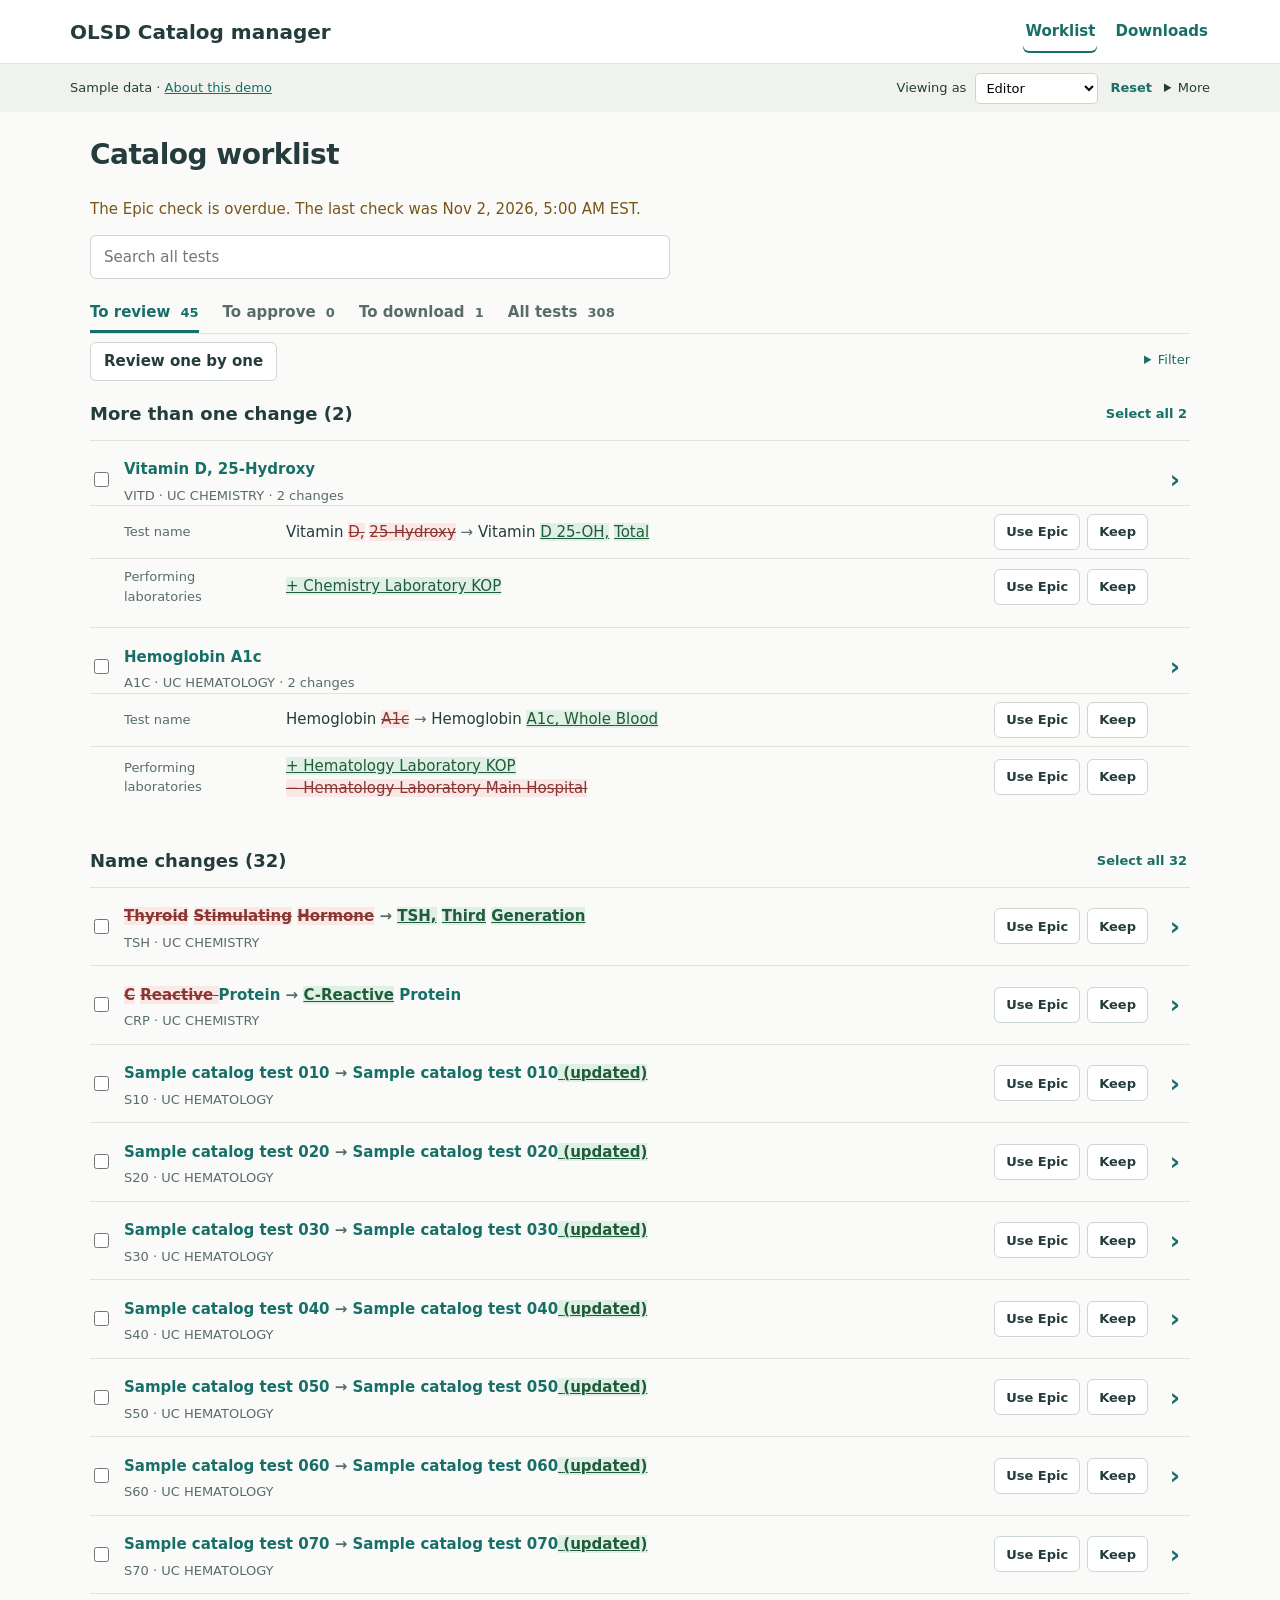
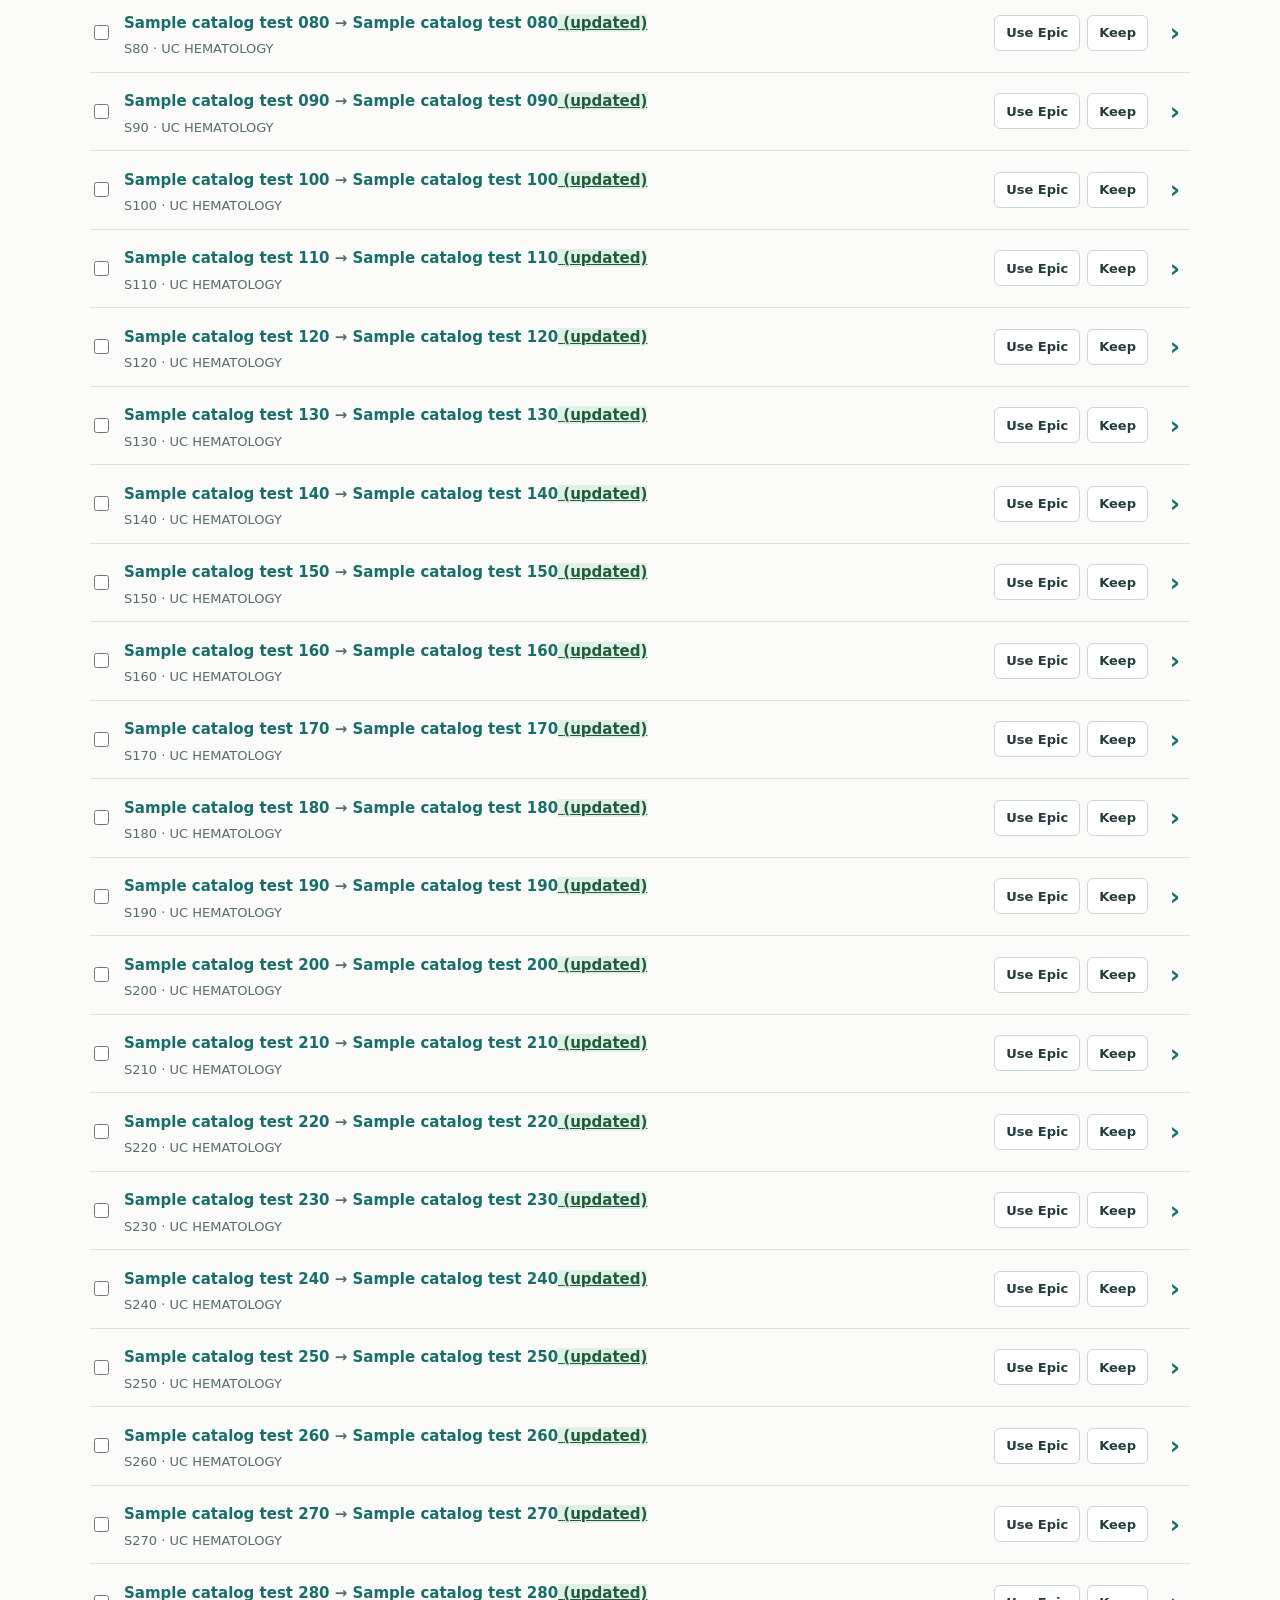
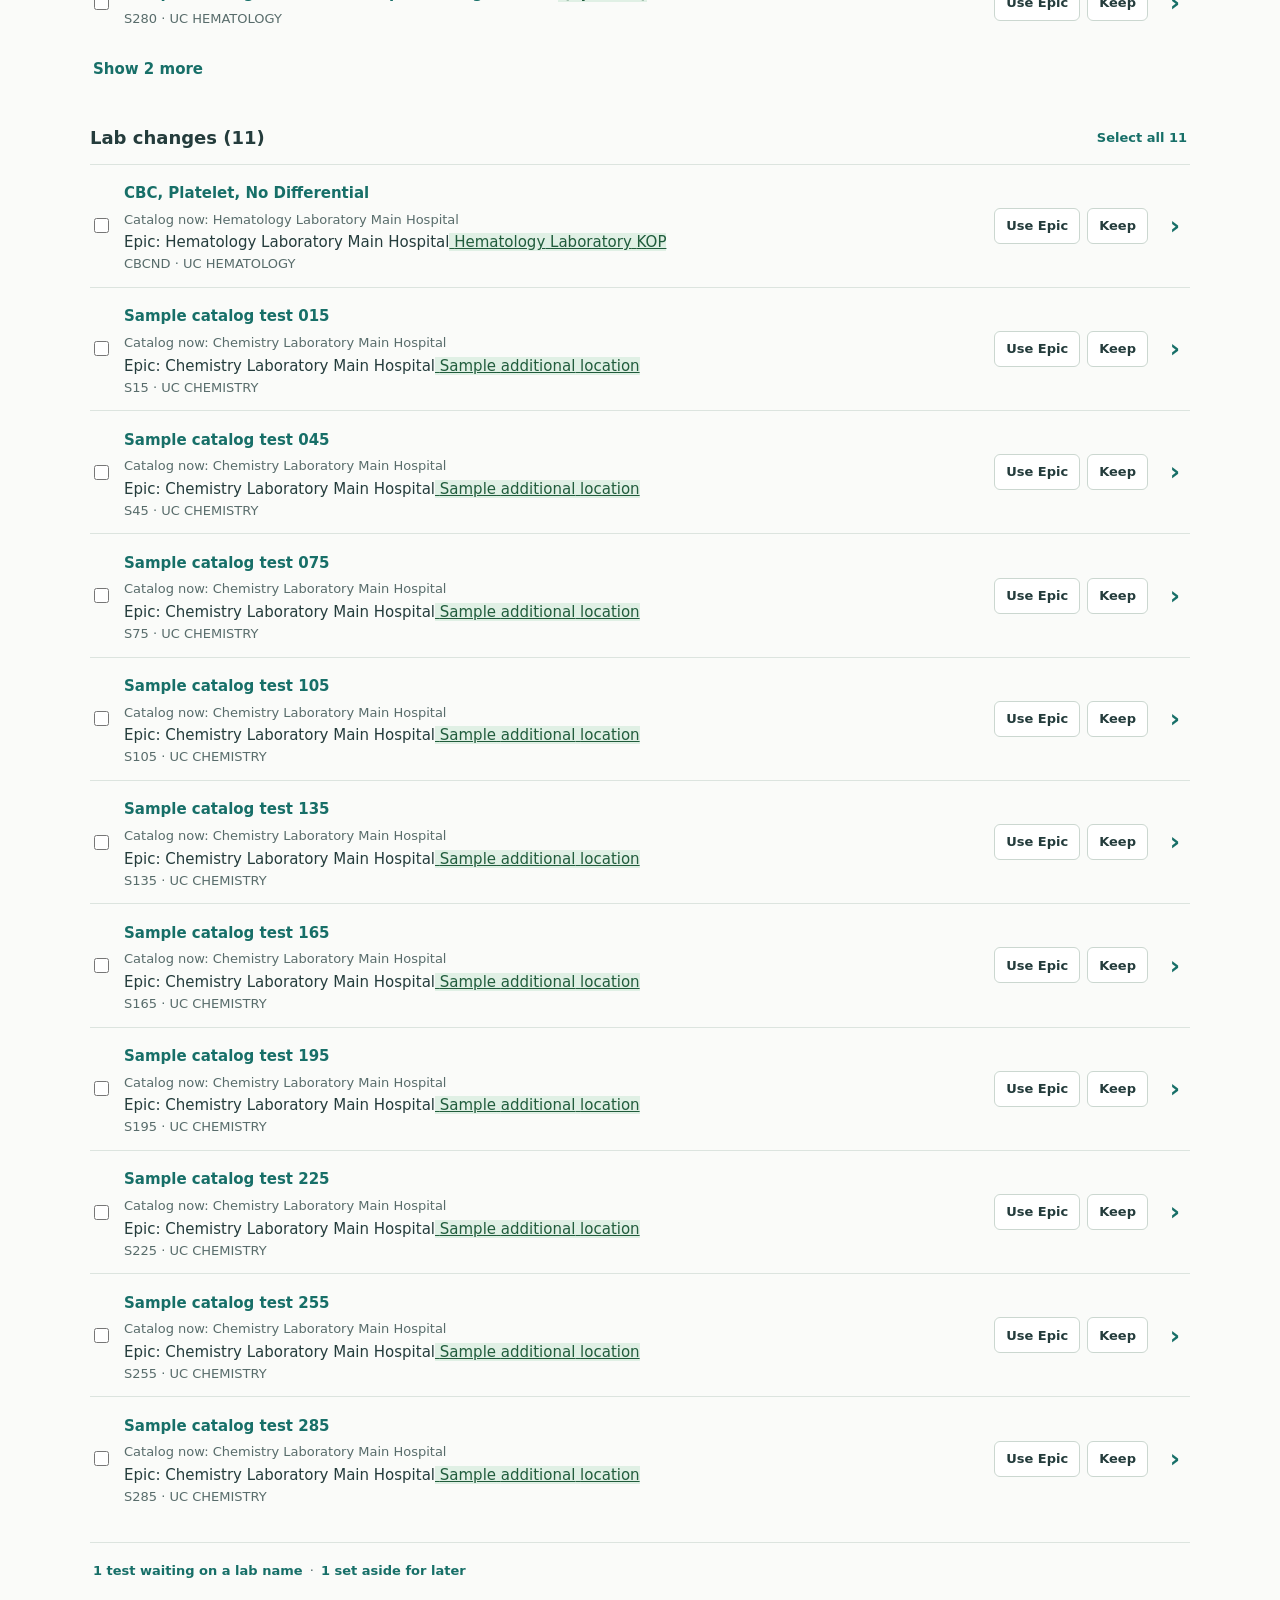
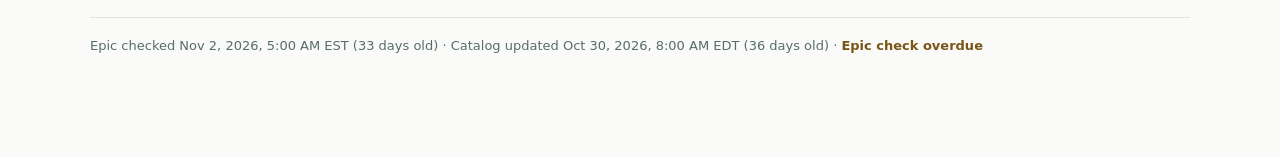
==== commit 010b51fd: "Apply one-row-per-test patch and verify combined field review workflows" ====
--- a/index.html
+++ b/index.html
@@ -2,9 +2,9 @@
 <html lang="en"><head><meta charset="utf-8"><meta name="viewport" content="width=device-width,initial-scale=1"><meta name="robots" content="noindex"><title>OLSD Catalog manager</title><style>
 :root{--ink:#243c3c;--muted:#586c6b;--accent:#176f68;--line:#dce4df;--paper:#fafbf9;--amber:#795517;--amber-bg:#fff4da}*{box-sizing:border-box}body{margin:0;background:var(--paper);color:var(--ink);font:15px/1.5 system-ui,-apple-system,BlinkMacSystemFont,"Segoe UI",sans-serif}button,input,select,textarea{font:inherit}button,a,input,select,textarea,summary{outline-offset:3px}button{min-height:36px;padding:7px 13px;border:1px solid #cbd7d0;border-radius:6px;background:white;color:var(--ink);cursor:pointer;font-weight:600}button:hover{background:#f0f5f1}button:focus-visible,summary:focus-visible,input:focus-visible,textarea:focus-visible,select:focus-visible{outline:2px solid var(--accent)}button.primary{background:var(--accent);color:white;border-color:var(--accent)}button.link,.nav-link,.entry-title,.open-entry{background:transparent;border:none;color:var(--accent)}button.link{padding:5px 3px;font-weight:550}.primary:hover{filter:brightness(.94)}a{color:var(--accent)}h1{font-size:28px;line-height:1.25;margin:0 0 8px;letter-spacing:-.5px}h2{font-size:20px;margin:0 0 14px;line-height:1.4}h3{font-size:16px;margin:0 0 8px}h4{font-size:15px;margin:12px 0 5px}p{margin:0 0 12px}small,.muted,.dates{font-size:13px;color:var(--muted)}small{display:block}.topbar{height:64px;background:white;border-bottom:1px solid var(--line);display:flex;align-items:center;justify-content:space-between;padding:0 max(24px,calc((100vw - 1140px)/2))}.brand{color:var(--ink);text-decoration:none;font-size:20px;font-weight:750;white-space:nowrap}.main-nav{display:flex;gap:16px;align-items:center}.nav-link{font-size:15px;padding:8px 2px;min-height:36px;white-space:nowrap}.nav-link.active{box-shadow:0 2px var(--accent);font-weight:750}.sample-strip{display:flex;align-items:center;justify-content:space-between;gap:14px;padding:6px max(24px,calc((100vw - 1140px)/2));background:#f0f3ed;font-size:13px;min-height:44px}.demo-controls{display:flex;gap:9px;align-items:center;flex-wrap:wrap}.sample-strip button,.sample-strip label,.sample-strip select,.sample-strip summary{font-size:13px}.sample-strip select{background:white;border:1px solid #cbd7d0;border-radius:5px;padding:6px}.demo-more{position:relative}.demo-more>div{position:absolute;right:0;top:33px;z-index:5;background:white;border:1px solid var(--line);padding:12px;border-radius:6px;min-width:200px;box-shadow:0 6px 20px #1232}.demo-more button{display:block;width:100%;margin:6px 0}.content{max-width:1140px;margin:0 auto;padding:25px 20px 100px}.page-heading{display:flex;align-items:center;justify-content:space-between;gap:20px;margin-bottom:18px}.page-heading p{margin:0}.search-label{display:block;margin-bottom:12px;max-width:580px}.search-label input{width:100%;height:44px;padding:10px 13px;border:1px solid #cbd7d0;border-radius:6px;background:white}.tabs{display:flex;gap:24px;border-bottom:1px solid var(--line);padding-bottom:0;overflow:auto}.tab{padding:10px 0;border:none;border-radius:0;background:none;white-space:nowrap;font-weight:550;color:var(--muted)}.tab.active{color:var(--accent);box-shadow:inset 0 -3px var(--accent);font-weight:750}.tab span{font-size:13px;margin-left:5px}.list-controls{display:flex;align-items:center;justify-content:space-between;gap:20px;min-height:36px;margin:8px 0}.list-controls>div{display:flex;gap:18px;align-items:center}.filter{position:relative;font-size:13px}.filter>summary{cursor:pointer;color:var(--accent);min-height:36px;padding-top:7px}.filter[open]{padding:8px;background:white;border:1px solid var(--line);border-radius:6px}.filter label{display:block;font-size:13px}.filter select,.all-filter-label select{padding:7px;border:1px solid var(--line);border-radius:4px;background:white}.all-filter-label{font-size:13px}.list-section{margin:15px 0 22px}.section-heading{display:flex;align-items:center;justify-content:space-between;gap:18px;margin-bottom:8px}.section-heading h2{font-size:18px;margin:0}.section-heading button.link{font-size:13px}.change-row{display:grid;grid-template-columns:22px minmax(0,1fr) auto 30px;gap:12px;align-items:center;padding:13px 0;border-top:1px solid var(--line)}.row-select{display:flex;align-items:center;min-height:36px}input[type=checkbox]{width:17px;height:17px;accent-color:var(--accent);cursor:pointer}.entry-title{font-size:15px;font-weight:700;padding:2px 0;text-align:left;line-height:1.4;min-height:32px}.change-content .entry-title{font-weight:650}.inline-change{line-height:1.6;overflow-wrap:anywhere}.inline-choices{display:flex;gap:7px}.choice-small{font-size:13px;padding:7px 11px}.selected{border-color:var(--accent)!important;background:#edf6f3!important;color:var(--accent)!important;box-shadow:inset 0 0 0 1px var(--accent)}.open-entry{font-size:25px;padding:0;min-width:30px}.arrow{color:var(--muted)}.status{font-size:13px;color:var(--muted);display:inline-block}.status.waiting{background:var(--amber-bg);color:var(--amber);padding:3px 7px;border-radius:4px}.catalog-row{display:grid;grid-template-columns:minmax(0,1fr) auto 30px;align-items:center;gap:16px;border-top:1px solid var(--line);padding:15px 0}.quiet-line{font-size:13px;color:var(--muted);border-top:1px solid var(--line);padding-top:10px}.quiet-line button{font-size:13px}.save-bar{position:sticky;bottom:12px;z-index:4;display:flex;justify-content:space-between;align-items:center;gap:20px;background:white;border:1px solid #d4dbd4;border-radius:8px;padding:14px 18px;margin-top:22px;box-shadow:0 4px 25px #193c3d14}.save-actions{display:flex;align-items:center;gap:8px;flex-wrap:wrap}.save-bar strong{font-size:15px}.save-result{padding:8px 0 16px;font-size:15px;display:flex;align-items:center;gap:9px;flex-wrap:wrap}.dates{border-top:1px solid var(--line);padding-top:18px;margin-top:28px;line-height:1.6}.overdue-note{color:var(--amber);margin:0 0 14px}.dates strong{color:var(--amber);font-weight:650}.approval-row{padding:22px 0;border-top:1px solid var(--line)}.old-new{display:grid;grid-template-columns:1fr 1fr;gap:24px;margin-top:8px}.old-new>div{min-width:0}.old-new small{margin-bottom:5px}.value{white-space:pre-wrap;overflow-wrap:anywhere;line-height:1.65}.saved-change{margin:16px 0 20px}.saved-change h3{font-size:15px}.approval-pick{display:flex;gap:8px;align-items:center;min-height:36px}.row-actions{display:flex;flex-wrap:wrap;align-items:center;gap:18px;margin-top:15px}.context-note{color:var(--muted);font-size:15px;margin:15px 0 22px}.empty{padding:35px 0;color:var(--muted)}.load-more{margin:10px 0}.test-nav{display:flex;justify-content:space-between;align-items:center;margin-bottom:20px}.test-nav>div{display:flex;align-items:center;gap:12px;font-size:13px;color:var(--muted)}.question{max-width:780px;margin:28px 0}.question h2{font-size:22px;line-height:1.45;margin-bottom:18px}.answer-card{display:block;width:100%;text-align:left;margin:12px 0;padding:20px 22px;background:white;border:1px solid #cdd9d1;border-radius:8px;font-weight:400;min-height:88px}.answer-card strong{font-size:17px;display:block;margin-bottom:10px;font-weight:650}.shortcut{float:right;font-size:13px;color:var(--muted);font-weight:400}.question-options{display:flex;gap:20px;flex-wrap:wrap;margin-top:10px}.question-options .link{font-size:15px}.catalog-entry{margin-top:30px;max-width:900px}.entry-field{padding:18px 0;border-top:1px solid var(--line)}.entry-field .section-heading{margin:0 0 6px}.entry-field h3{font-size:15px;margin:0}.entry-field button.link{font-size:15px}.entry-field .value{color:#344b48}.edit-label{display:block;font-size:15px;margin:14px 0}.edit-label input,.edit-label textarea{display:block;width:100%;font:inherit;line-height:1.6;border:1px solid #bacdc1;border-radius:6px;background:white;padding:12px;margin-top:8px;color:var(--ink)}textarea{min-height:100px;resize:vertical}.saved-review{margin:24px 0;max-width:900px}.saved-review h2{font-size:20px}.history{margin-top:26px;border-top:1px solid var(--line);padding:18px 0}.history summary{font-size:15px;cursor:pointer;color:var(--accent)}.history article{padding:15px 0;border-top:1px solid var(--line);font-size:13px}.history p{margin:6px 0}.previous-choice{font-size:13px;padding-left:14px;border-left:3px solid var(--line);margin:16px 0}.blocker{padding:20px 0;margin:16px 0;border-top:3px solid #bd9448;max-width:800px}.blocker h2{color:var(--amber)}.blocker p{max-width:750px}.row{display:flex;gap:15px;align-items:center;flex-wrap:wrap}.import-next{border-top:3px solid var(--accent);padding:20px 0;margin:18px 0 28px}.import-next h2{font-size:21px}.sample-warning{font-size:13px;color:var(--muted)}.download-record{padding:22px 0;border-top:1px solid var(--line)}.download-record h2{font-size:17px;overflow-wrap:anywhere}.download-record details{margin-top:12px}.download-record summary{cursor:pointer;color:var(--accent)}.mapping-form{max-width:650px;padding:20px 0}.mapping-form>label{display:block;margin-bottom:20px}.mapping-form input,.mapping-form select{display:block;width:100%;font:inherit;padding:10px;border:1px solid var(--line);border-radius:6px;margin-top:6px}.mapping-list{border-top:1px solid var(--line);padding-top:20px}.category-edit details{margin:12px 0}.category-edit summary{cursor:pointer;color:var(--accent)}.category-edit label{display:block;padding:7px 0}.category-edit input{margin-right:9px}ins{color:#205c3c;background:#e0f0e5;text-decoration:underline}del{color:#8a3734;background:#f9e8e5;text-decoration:line-through}.modal-backdrop{position:fixed;inset:0;background:#1c33366b;z-index:20;display:grid;place-items:center;padding:22px}.modal{background:var(--paper);padding:28px;border-radius:9px;max-width:850px;width:100%;max-height:88vh;overflow:auto;box-shadow:0 12px 70px #1233}.modal h2{font-size:24px}.modal h3{margin-top:20px}.modal section{border-top:1px solid var(--line);padding:14px 0}.modal-actions{display:flex;justify-content:flex-end;gap:12px;margin-top:22px}.toast{position:fixed;top:115px;right:24px;z-index:30;background:#243c3c;color:white;padding:13px 18px;border-radius:6px;max-width:480px;font-size:15px;box-shadow:0 5px 20px #1232}.sr-only{position:absolute;width:1px;height:1px;padding:0;margin:-1px;overflow:hidden;clip:rect(0,0,0,0);white-space:nowrap;border:0}#storage-warning{padding:0 20px;font-size:13px;color:var(--amber)}h1:focus{outline:none}
 @media(max-width:700px){button,button.link,.nav-link,.entry-title,summary,.row-select,.approval-pick{min-height:44px}.topbar{height:auto;min-height:60px;align-items:flex-start;padding:14px 16px;gap:12px;flex-direction:column}.brand{color:var(--ink);text-decoration:none;font-size:19px}.main-nav{gap:18px;width:100%;overflow:auto}.nav-link{padding:5px 0}.sample-strip{padding:7px 16px;align-items:flex-start;font-size:13px;gap:8px;flex-wrap:wrap}.sample-strip .demo-controls{gap:5px}.demo-more>div{right:auto;left:-100px}.content{padding:22px 16px 90px}.page-heading{align-items:flex-start;flex-direction:column;gap:12px}h1{font-size:25px}.tabs{gap:20px}.tab{font-size:15px;min-height:44px}.change-row{grid-template-columns:22px minmax(0,1fr) 28px;gap:8px;padding:12px 0}.change-content{grid-column:2;grid-row:1}.row-select{grid-column:1;grid-row:1}.open-entry{grid-column:3;grid-row:1}.inline-choices{grid-column:2 / 4;grid-row:2}.inline-choices button{min-width:100px;min-height:44px}.catalog-row{grid-template-columns:minmax(0,1fr) 28px;gap:8px}.catalog-row>div:nth-child(2){grid-column:1}.catalog-row>.open-entry{grid-column:2;grid-row:1}.save-bar{bottom:8px;align-items:stretch;gap:8px;padding:12px;flex-direction:column}.save-bar .primary{width:100%}.answer-card{padding:17px}.answer-card strong{font-size:17px}.question h2{font-size:21px}.question-options{gap:14px}.old-new{grid-template-columns:1fr;gap:14px}.saved-change{padding:12px 0;border-top:1px solid var(--line)}.list-controls{align-items:flex-start;gap:10px}.list-controls>div{flex-wrap:wrap;gap:8px}.filter select{max-width:100%}.all-filter-label{max-width:180px}.toast{top:150px;left:16px;right:16px;max-width:none}.test-nav{gap:8px;align-items:flex-start}.test-nav>div{gap:7px;white-space:nowrap}.modal{padding:20px}.modal-backdrop{padding:12px}.modal-actions{flex-wrap:wrap}.section-heading{gap:10px}.download-record .section-heading{flex-wrap:wrap}}
-</style></head><body><noscript>This demo needs JavaScript. Read the <a href="review.html">short task list</a>.</noscript><header class="topbar"><a id="brand-home" class="brand" href="#/worklist?tab=review" data-home>OLSD Catalog manager</a><nav id="main-nav" class="main-nav" aria-label="Main navigation"></nav></header><div class="sample-strip"><span>Sample data · <a href="review.html">About this demo</a></span><div class="demo-controls"><label for="role">Viewing as</label><select id="role"><option value="editor">Editor</option><option value="admin">Administrator</option></select><button class="link" data-action="reset">Reset</button><details class="demo-more"><summary>More</summary><div><button class="link" data-action="check-epic">Check Epic (demo)</button></div></details></div></div><div id="storage-warning"></div><main id="content" class="content"></main><div id="modal-root"></div><div id="toast" role="status" aria-live="polite"></div><script>
+.test-row{border-top:1px solid var(--line);padding:13px 0}.test-row-head{display:grid;grid-template-columns:22px minmax(0,1fr) 30px;gap:12px;align-items:center}.test-row-head small{display:block}.change-line{display:grid;grid-template-columns:150px minmax(0,1fr) auto;gap:12px;align-items:center;padding:8px 42px 8px 34px;border-top:1px solid var(--line)}.change-line:first-of-type{margin-top:6px}.line-label{font-size:13px;color:var(--muted,#586c6b)}.line-value{line-height:1.5;overflow-wrap:anywhere}.question-count{margin:0 0 12px;font-size:15px}.question+.question{margin-top:26px;padding-top:22px;border-top:1px solid var(--line)}.defer-rest{margin-top:14px}@media(max-width:700px){.change-line{grid-template-columns:minmax(0,1fr);gap:6px;padding-left:30px;padding-right:0}.change-line>*{grid-column:1;grid-row:auto}.test-row-head{grid-template-columns:22px minmax(0,1fr) 28px;gap:8px}}</style></head><body><noscript>This demo needs JavaScript. Read the <a href="review.html">short task list</a>.</noscript><header class="topbar"><a id="brand-home" class="brand" href="#/worklist?tab=review" data-home>OLSD Catalog manager</a><nav id="main-nav" class="main-nav" aria-label="Main navigation"></nav></header><div class="sample-strip"><span>Sample data · <a href="review.html">About this demo</a></span><div class="demo-controls"><label for="role">Viewing as</label><select id="role"><option value="editor">Editor</option><option value="admin">Administrator</option></select><button class="link" data-action="reset">Reset</button><details class="demo-more"><summary>More</summary><div><button class="link" data-action="check-epic">Check Epic (demo)</button></div></details></div></div><div id="storage-warning"></div><main id="content" class="content"></main><div id="modal-root"></div><div id="toast" role="status" aria-live="polite"></div><script>
 'use strict';
-const KEY='olsd-workflow-prototype-v6-choose-save-20261102';
+const KEY='olsd-workflow-prototype-v7-test-by-test-20261103';
 const VERSION=6;
 const FIELDS=[{key:'name',label:'Test name',origin:'Epic display name',required:true},{key:'conditions',label:'Unacceptable conditions',origin:'Catalog-authored text'},{key:'labs',label:'Performing laboratories',origin:'Epic lab sections, translated by the lab mapping'},{key:'categories',label:'Search categories',origin:'Lab mapping and your additional categories'}];
 const CATEGORIES=['Hematology Laboratory','Chemistry Laboratory','* Emergency Test List'];
@@ -37,6 +37,7 @@
  if(i===5)t.decisions.name={choice:'defer',note:'Waiting for laboratory guidance',at:dates.epicDate,epic:epic.name,olsd:olsd.name};
  return t;}
  const tests=specs.map(make);
+ for(const [offset,s] of [['demo-vitd','VITD','Vitamin D, 25-Hydroxy','UC CHEMISTRY',values('Vitamin D, 25-Hydroxy','Illustrative catalog rejection text.','Chemistry Laboratory Main Hospital','Chemistry Laboratory'),values('Vitamin D 25-OH, Total',null,'Chemistry Laboratory Main Hospital\nChemistry Laboratory KOP','Chemistry Laboratory'),'name'],['demo-a1c','A1C','Hemoglobin A1c','UC HEMATOLOGY',values('Hemoglobin A1c','Illustrative catalog rejection text.','Hematology Laboratory Main Hospital','Hematology Laboratory'),values('Hemoglobin A1c, Whole Blood',null,'Hematology Laboratory KOP','Hematology Laboratory'),'name']].entries()){const t=make(s,10+offset);t.pending.labs={source:'Epic',before:t.olsd.labs,after:t.epic.labs,at:dates.epicDate};tests.push(t);}
  for(let i=1;i<=300;i++){const title=`Sample catalog test ${String(i).padStart(3,'0')}`,section=i%2?'UC CHEMISTRY':'UC HEMATOLOGY',cat=i%2?'Chemistry Laboratory':'Hematology Laboratory',lab=i%2?'Chemistry Laboratory Main Hospital':'Hematology Laboratory Main Hospital';const t=make([`sample-${i}`,`S${i}`,title,section,values(title,'Sample catalog text.',lab,cat),values(title,null,lab,cat),'name'],20+i);t.pending={};if(i%10===0){t.epic.name=title+' (updated)';t.pending.name={source:'Epic',before:title,after:t.epic.name,at:dates.epicDate};}else if(i%15===0){t.epic.labs=lab+'\nSample additional location';t.proposed.labs=t.epic.labs;t.include.push('labs');t.pending.labs={source:'Epic',before:lab,after:t.epic.labs,at:dates.epicDate};}tests.push(t);}
  return {version:VERSION,lastCheckSummary:{name:tests.filter(t=>t.pending.name).length,labs:tests.filter(t=>t.pending.labs&&!t.blocked).length},tests,exports:[],role:'editor',mapping:{section:'KH CHEMISTRY',name:'',category:'Chemistry Laboratory'},...dates};
 }
@@ -101,13 +102,20 @@
 function fileName(x,index){if(x.fileNames?.[index])return x.fileNames[index];const g=x.groups[index],test=x.tests.find(t=>t.id===g.ids[0]);return `DEMO_OLSD_${g.ids.length===1?test.number||test.id:g.ids.length+'_tests'}_${index+1}.xlsx`;}
 function downloadExcel(x,index){const url=URL.createObjectURL(workbookFor(x,x.groups[index])),a=document.createElement('a');a.href=url;a.download=fileName(x,index);a.click();setTimeout(()=>URL.revokeObjectURL(url),10000);}
 function pendingOf(t){return activeKeys(t);}
+const BULK_KEYS=['name','labs'];
+function reviewGroup(t){const keys=pendingOf(t);if(keys.length>1)return 'multi';return BULK_KEYS.includes(keys[0])?keys[0]:'other';}
+function bulkKeys(t){return pendingOf(t).filter(k=>BULK_KEYS.includes(k)&&t.epic[k]!=null);}
+function reviewOrder(rows){const blocked=state.role==='admin'?rows.filter(t=>t.blocked):[],by=g=>rows.filter(t=>!t.blocked&&reviewGroup(t)===g);return [...blocked,...by('multi'),...by('name'),...by('labs'),...by('other')];}
+function displayRows(){const rows=baseRows();return ui.tab==='review'&&!ui.query?reviewOrder(rows):rows;}
+function changeLine(t,k){const v=display(t),saved=t.decisions[k]?.choice,chosen=v.decisions[k]?.choice,inline=bulkKeys(t).includes(k);return `<div class="change-line" data-row="${t.id}|${k}"><small class="line-label">${e(label(k))}</small><div class="line-value">${t.epic[k]!=null?itemValue(t,k):'Open this test to review the change.'}${chosen!==saved?` <span class="status waiting">Unsaved</span> ${e(choiceLabel(chosen))}`:''}</div>${inline?`<div class="inline-choices"><button data-inline="${t.id}|${k}|epic" aria-pressed="${chosen==='epic'}" class="choice-small ${chosen==='epic'?'selected':''}">Use Epic</button><button data-inline="${t.id}|${k}|olsd" aria-label="Keep what is in the OLSD" aria-pressed="${chosen==='olsd'}" class="choice-small ${chosen==='olsd'?'selected':''}">Keep</button></div>`:'<span></span>'}</div>`;}
+function testRow(t){const keys=pendingOf(t),pick=bulkKeys(t),on=pick.length&&pick.every(k=>ui.selected.has(t.id+'|'+k));return `<article class="test-row" data-test-row="${t.id}"><div class="test-row-head"><label class="row-select"><span class="sr-only">Select ${e(t.title)}</span><input type="checkbox" data-select-test="${t.id}" ${on?'checked':''}></label><div><button class="entry-title" data-test="${t.id}">${e(t.title)}</button><small>${e(t.number)} · ${e(t.section)} · ${keys.length} changes</small></div><button class="open-entry" data-test="${t.id}" aria-label="Open ${e(t.title)}">›</button></div>${keys.map(k=>changeLine(t,k)).join('')}</article>`;}
 function baseRows(){let rows=state.tests.filter(t=>(ui.query?true:matches(t,ui.tab==='all'?ui.allFilter:ui.tab))&&(ui.lab==='all'||t.section===ui.lab));if(ui.query){const q=ui.query.toLowerCase();rows=rows.filter(t=>`${t.title} ${t.number} ${t.id}`.toLowerCase().includes(q));}return rows;}
 function stageCounts(){return {review:state.tests.filter(toReview).length,approve:state.tests.filter(canApprove).length,download:state.tests.filter(ready).length,all:state.tests.length};}
 function itemValue(t,k){if(k==='labs'){const old=t.olsd[k].split('\n'),next=(t.epic[k]||'').split('\n');const added=next.filter(x=>!old.includes(x)),removed=old.filter(x=>!next.includes(x));return `${added.map(x=>`<ins>+ ${e(x)}</ins>`).join('<br>')}${added.length&&removed.length?'<br>':''}${removed.map(x=>`<del>− ${e(x)}</del>`).join('<br>')}`||e(t.epic[k]);}const d=diffPair(t.olsd[k],t.epic[k]);return `<span class="old-value">${d.before}</span><span class="arrow" aria-hidden="true"> → </span><span>${d.after}</span>`;}
 function inlineRow(t,k){const v=display(t),chosen=v.decisions[k]?.choice,unsaved=changesFor(v).length>0;return `<article class="change-row" data-row="${t.id}|${k}"><label class="row-select"><span class="sr-only">Select ${e(t.title)}</span><input type="checkbox" data-select="${t.id}|${k}" ${ui.selected.has(t.id+'|'+k)?'checked':''}></label><div class="change-content"><button class="entry-title" data-test="${t.id}">${k==='name'?itemValue(t,k):e(t.title)}</button>${k==='labs'?`<div class="inline-change"><small>Catalog now: ${e(t.olsd[k])}</small><span>Epic: ${diffPair(t.olsd[k],t.epic[k]).after}</span></div>`:''}<small>${e(t.number)} · ${e(t.section)}${unsaved?' · <span class="status waiting">Unsaved</span> · '+e(choiceLabel(chosen)):''}</small></div><div class="inline-choices"><button data-inline="${t.id}|${k}|epic" aria-pressed="${chosen==='epic'}" class="choice-small ${chosen==='epic'?'selected':''}">Use Epic</button><button data-inline="${t.id}|${k}|olsd" title="Keep what is in the OLSD" aria-label="Keep what is in the OLSD" aria-pressed="${chosen==='olsd'}" class="choice-small ${chosen==='olsd'?'selected':''}">Keep</button></div><button class="open-entry" data-test="${t.id}" aria-label="Open ${e(t.title)}">›</button></article>`;}
-function reviewList(rows){const groups=[['name','Name changes'],['labs','Lab changes']];let html='';if(state.role==='admin'){const blocked=rows.filter(t=>t.blocked);if(blocked.length)html+=`<section class="list-section"><h2>Waiting on a lab name (${blocked.length})</h2>${blocked.map(t=>plainRow(t)).join('')}</section>`;}
- for(const [k,title] of groups){const all=rows.filter(t=>!t.blocked&&pendingOf(t).includes(k)),visible=all.slice(0,ui.limit);if(!all.length)continue;html+=`<section class="list-section" data-change-group="${k}"><div class="section-heading"><h2>${title} (${all.length})</h2><button class="link" data-select-section="${k}">${all.every(t=>ui.selected.has(t.id+'|'+k))?'Clear selection':'Select all '+all.length}</button></div>${visible.map(t=>inlineRow(t,k)).join('')}${all.length>visible.length?`<button class="link load-more" data-action="load-more">Show ${Math.min(30,all.length-visible.length)} more</button>`:''}</section>`;}
- const other=rows.filter(t=>!t.blocked&&pendingOf(t).some(k=>!['name','labs'].includes(k)));if(other.length)html+=`<section class="list-section"><h2>Other changes (${other.length})</h2>${other.slice(0,ui.limit).map(t=>plainRow(t)).join('')}</section>`;
+function reviewList(rows){let html='';if(state.role==='admin'){const blocked=rows.filter(t=>t.blocked);if(blocked.length)html+=`<section class="list-section"><h2>Waiting on a lab name (${blocked.length})</h2>${blocked.map(t=>plainRow(t)).join('')}</section>`;}
+ const section=(g,title,row,selectable=true)=>{const all=rows.filter(t=>!t.blocked&&reviewGroup(t)===g),visible=all.slice(0,ui.limit);if(!all.length)return '';const on=all.every(t=>bulkKeys(t).length&&bulkKeys(t).every(k=>ui.selected.has(t.id+'|'+k)));return `<section class="list-section" data-change-group="${g}"><div class="section-heading"><h2>${title} (${all.length})</h2>${selectable?`<button class="link" data-select-section="${g}">${on?'Clear selection':'Select all '+all.length}</button>`:''}</div>${visible.map(row).join('')}${all.length>visible.length?`<button class="link load-more" data-action="load-more">Show ${Math.min(30,all.length-visible.length)} more</button>`:''}</section>`;};
+ html+=section('multi','More than one change',testRow)+section('name','Name changes',t=>inlineRow(t,'name'))+section('labs','Lab changes',t=>inlineRow(t,'labs'))+section('other','Other changes',plainRow,false);
  if(!html){const n=state.tests.filter(canApprove).length;html=`<div class="empty"><h2>All caught up.</h2><p>${n?n+' change'+(n===1?' needs':'s need')+' approval.':'No changes need review.'}</p>${n&&!ui.saveResult?.approve?'<button class="primary" data-tab="approve">Go to To approve</button>':''}</div>`;}return html;}
 function plainRow(t){return `<article class="catalog-row"><div><button class="entry-title" data-test="${t.id}">${e(t.title)}</button><small>${e(t.number)} · ${e(t.section)}</small></div><div>${plainBadge(t)}</div><button class="open-entry" data-test="${t.id}" aria-label="Open ${e(t.title)}">›</button></article>`;}
 function valuesChanged(t,keys=changedKeys(t),editable=false){return keys.map(k=>{const d=diffPair(t.olsd[k],t.proposed[k]);return `<div class="saved-change" data-saved-change="${k}"><div class="section-heading"><h3>${e(label(k))}</h3>${editable?`<button class="link" data-edit-field="${k}">Edit</button>`:''}</div><div class="old-new"><div><small>Catalog now</small><div class="value">${d.before||'Empty'}</div></div><div><small>After this update</small><div class="value">${d.after||'Empty'}</div></div></div>${editable&&ui.edits.has(t.id+':'+k)?entryEditor(display(t),k):''}</div>`;}).join('');}
@@ -119,20 +127,21 @@
 function downloadButton(ids){const valid=ids.filter(id=>byId(id)&&ready(byId(id))),n=fileCount(valid);return n?`<button class="primary" data-download-ids="${valid.join(',')}">${n===1?'Download update file':'Download '+n+' files'}</button>`:'';}
 function primaryForList(rows){if(ui.query)return '';if(ui.tab==='approve'){const ids=rows.filter(t=>ui.approvalSelection.has(t.id)).map(t=>t.id),all=ids.length===rows.length;if(ids.length)return `<div class="save-actions"><button class="primary" data-action="approve-all">${all&&ids.length>1?'Approve all '+ids.length:'Approve '+ids.length+' selected '+(ids.length===1?'test':'tests')}</button><button data-action="send-back-selected">${ids.length===1?'Send selected test back to review':all?'Send all '+ids.length+' back to review':'Send '+ids.length+' back to review'}</button></div>`;return downloadButton(ui.justApproved);}if(ui.tab==='download'){const ids=rows.filter(t=>ui.downloadSelection.has(t.id)).map(t=>t.id),all=ids.length===rows.length;return ids.length?`<div class="save-actions">${downloadButton(ids)}<button data-action="withdraw-selected">${ids.length===1?'Withdraw approval for selected test':all?'Withdraw all '+ids.length+' approvals':'Withdraw '+ids.length+' selected approvals'}</button></div>`:'';}return '';}
 function saveResult(){return ui.saveResult?`<div class="save-result" role="note">${ui.saveResult.count} saved${ui.undo?' · <button class="link" data-action="undo-save">Undo</button>':''}${ui.saveResult.approve?' <button class="primary" data-tab="approve">Go to To approve</button>':''}</div>`:'';}
-function unsavedBar(onTest=false){const ids=unsavedIds(),n=ids.reduce((total,id)=>total+changesFor(staged.get(id)).length,0);if(!n)return '';const next=onTest?nextTarget():null;return `<div class="save-bar"><div><strong>${onTest&&n===1?'Unsaved choice':n+' unsaved choice'+(n===1?'':'s')}</strong> · <button class="link" data-action="see-changes">See changes</button> · <button class="link" data-action="discard">Discard</button></div><div class="save-actions"><button class="primary" data-action="save">${onTest?'Save':'Save '+n}</button>${onTest&&next?'<button data-action="save-next">Save and next</button>':''}${onTest?'<button data-action="save-exit">Save and exit</button>':''}</div></div>`;}
-function bulkBar(){const n=ui.selected.size;return n?`<div class="save-bar selection-bar"><span>${n} selected · <button class="link" data-action="clear-selection">Clear</button></span><div class="save-actions"><button class="primary" data-action="bulk-epic">Use Epic for ${n}</button><button data-action="bulk-olsd">Keep what is in the OLSD</button><button data-action="bulk-defer">Decide later</button></div></div>`:'';}
+function unsavedBar(onTest=false){const ids=unsavedIds(),n=ids.reduce((total,id)=>total+changesFor(staged.get(id)).length,0);if(!n)return '';const next=onTest?nextTarget():null,left=onTest?questionKeys(working).filter(q=>!working.decisions[q]?.choice).length:0;return `<div class="save-bar"><div><strong>${onTest&&n===1?'Unsaved choice':n+' unsaved choice'+(n===1?'':'s')}</strong> · <button class="link" data-action="see-changes">See changes</button> · <button class="link" data-action="discard">Discard</button>${left?` · ${left} more to choose on this test`:''}</div><div class="save-actions"><button class="primary" data-action="save">${onTest?'Save':'Save '+n}</button>${onTest&&next&&!left?'<button data-action="save-next">Save and next</button>':''}${onTest?'<button data-action="save-exit">Save and exit</button>':''}</div></div>`;}
+function bulkBar(){const n=ui.selected.size,tests=new Set([...ui.selected].map(x=>x.split('|')[0])).size,what=n===tests?`${n}`:`${n} changes on ${tests} ${tests===1?'test':'tests'}`;return n?`<div class="save-bar selection-bar"><span>${tests} test${tests===1?'':'s'} selected · <button class="link" data-action="clear-selection">Clear</button> · <button class="link" data-action="walk">Review one by one</button></span><div class="save-actions"><button class="primary" data-action="bulk-epic">Use Epic for ${what}</button><button data-action="bulk-olsd">Keep what is in the OLSD</button><button data-action="bulk-defer">Decide later</button></div></div>`:'';}
 function importNext(){if(!ui.downloaded.length)return '';return `<div class="import-next"><h2>Next, import ${ui.downloaded.length===1?'this file':'these files'} into OLSD.</h2><p>These tests will show as done when a later OLSD snapshot matches.</p><p class="sample-warning">These are demo files. Do not import sample data into a live catalog.</p>${ui.downloaded.map(x=>`<div>${e(x.fileName)} <button class="link" data-redownload="${x.id}">Download again</button></div>`).join('')}</div>`;}
 function overdueNotice(){return Date.now()-new Date(state.epicDate)>36*3600000?'<p class="overdue-note">The Epic check is overdue. The last check was '+fmt(state.epicDate)+'.</p>':'';}
-function worklistView(){const c=stageCounts(),rows=baseRows(),blocked=state.tests.filter(t=>t.blocked).length,later=state.tests.filter(deferred).length;return `<div class="page-heading"><h1>Catalog worklist</h1>${primaryForList(rows)}</div>${overdueNotice()}<label class="search-label"><span class="sr-only">Search all tests</span><input id="search" type="search" placeholder="Search all tests" value="${e(ui.query)}"></label><div class="tabs">${[['review','To review',c.review],['approve','To approve',c.approve],['download','To download',c.download],['all','All tests',c.all]].map(([v,l,n])=>`<button data-tab="${v}" class="tab ${!ui.query&&ui.tab===v?'active':''}" aria-pressed="${!ui.query&&ui.tab===v}">${l} <span>${n}</span></button>`).join('')}</div><div class="list-controls">${ui.query?`<span>${rows.length} ${rows.length===1?'result':'results'} across all tests</span>`:'<span></span>'}<div><details class="filter"><summary>Filter${ui.lab!=='all'?' · '+e(ui.lab):''}</summary><label for="lab-filter">Lab section</label><select id="lab-filter"><option value="all">All lab sections</option>${[...new Set(state.tests.map(t=>t.section))].map(s=>`<option ${ui.lab===s?'selected':''}>${e(s)}</option>`).join('')}</select></details>${ui.tab==='all'&&!ui.query?`<label class="all-filter-label">Show <select id="all-filter">${[['all','All tests'],['kept','Kept wording'],['later','Set aside'],['waiting','Waiting on a lab name'],['downloaded','Downloaded'],['done','Done']].map(([v,l])=>`<option value="${v}" ${ui.allFilter===v?'selected':''}>${l}</option>`).join('')}</select></label>`:''}</div></div>${saveResult()}${importNext()}${ui.query||ui.tab==='all'?rows.slice(0,ui.limit).map(plainRow).join('')+(rows.length>ui.limit?'<button class="link load-more" data-action="load-more">Load more tests</button>':''):ui.tab==='review'?reviewList(rows):ui.tab==='approve'?approveList(rows):downloadList(rows)}${ui.tab==='review'&&!ui.query?`<p class="quiet-line">${state.role==='editor'&&blocked?`<button class="link" data-all-filter="waiting">${blocked} test${blocked===1?'':'s'} waiting on a lab name</button>`:''}${blocked&&later?' · ':''}${later?`<button class="link" data-all-filter="later">${later} set aside for later</button>`:''}</p>`:''}${ui.selected.size?bulkBar():unsavedBar()}${dateFooter()}`;}
+function worklistView(){const c=stageCounts(),rows=baseRows(),blocked=state.tests.filter(t=>t.blocked).length,later=state.tests.filter(deferred).length;return `<div class="page-heading"><h1>Catalog worklist</h1>${primaryForList(rows)}</div>${overdueNotice()}<label class="search-label"><span class="sr-only">Search all tests</span><input id="search" type="search" placeholder="Search all tests" value="${e(ui.query)}"></label><div class="tabs">${[['review','To review',c.review],['approve','To approve',c.approve],['download','To download',c.download],['all','All tests',c.all]].map(([v,l,n])=>`<button data-tab="${v}" class="tab ${!ui.query&&ui.tab===v?'active':''}" aria-pressed="${!ui.query&&ui.tab===v}">${l} <span>${n}</span></button>`).join('')}</div><div class="list-controls">${ui.query?`<span>${rows.length} ${rows.length===1?'result':'results'} across all tests</span>`:ui.tab==='review'&&rows.length?'<button data-action="walk">Review one by one</button>':'<span></span>'}<div><details class="filter"><summary>Filter${ui.lab!=='all'?' · '+e(ui.lab):''}</summary><label for="lab-filter">Lab section</label><select id="lab-filter"><option value="all">All lab sections</option>${[...new Set(state.tests.map(t=>t.section))].map(s=>`<option ${ui.lab===s?'selected':''}>${e(s)}</option>`).join('')}</select></details>${ui.tab==='all'&&!ui.query?`<label class="all-filter-label">Show <select id="all-filter">${[['all','All tests'],['kept','Kept wording'],['later','Set aside'],['waiting','Waiting on a lab name'],['downloaded','Downloaded'],['done','Done']].map(([v,l])=>`<option value="${v}" ${ui.allFilter===v?'selected':''}>${l}</option>`).join('')}</select></label>`:''}</div></div>${saveResult()}${importNext()}${ui.query||ui.tab==='all'?rows.slice(0,ui.limit).map(plainRow).join('')+(rows.length>ui.limit?'<button class="link load-more" data-action="load-more">Load more tests</button>':''):ui.tab==='review'?reviewList(rows):ui.tab==='approve'?approveList(rows):downloadList(rows)}${ui.tab==='review'&&!ui.query?`<p class="quiet-line">${state.role==='editor'&&blocked?`<button class="link" data-all-filter="waiting">${blocked} test${blocked===1?'':'s'} waiting on a lab name</button>`:''}${blocked&&later?' · ':''}${later?`<button class="link" data-all-filter="later">${later} set aside for later</button>`:''}</p>`:''}${ui.selected.size?bulkBar():unsavedBar()}${dateFooter()}`;}
 function nextTarget(){if(!working)return null;const copy=display(byId(working.id));if(activeKeys(copy).length)return {id:working.id};const queue=ui.queue,at=queue.indexOf(working.id);const candidates=[...queue.slice(at+1),...queue.slice(0,Math.max(0,at))];const next=candidates.find(id=>id!==working.id&&byId(id)&&(ui.queueMode==='review'?toReview(byId(id)):true));return next?{id:next}:null;}
-function questionKey(t){const keys=activeKeys(t);if(ui.question&&(keys.includes(ui.question)||staged.has(t.id)&&t.decisions[ui.question]))return ui.question;return keys[0]||null;}
-function choiceCards(t,k){const d=t.decisions[k],old=t.olsd[k],next=t.epic[k],ep=diffPair(old,next),showCustom=ui.edits.has(t.id+':'+k)||d?.choice==='custom';return `<section class="question" data-question="${k}"><h2>${t.pending[k]?.source==='OLSD'?'The catalog changed.':t.pending[k]?.source==='Catalog'?'Review this saved change.':t.pending[k]?.source==='Lab mapping'?'The lab name is ready.':'Epic changed '+(k==='name'?'the test name':k==='labs'?'the performing laboratories':label(k).toLowerCase())+'.'} What should the catalog say?</h2>${next!=null?`<button class="answer-card ${d?.choice==='epic'?'selected':''}" data-answer="${k}:epic" aria-pressed="${d?.choice==='epic'}"><strong>Use Epic’s version <span class="shortcut">1</span></strong><span class="value">${ep.after}</span></button>`:''}<button class="answer-card ${d?.choice==='olsd'?'selected':''}" data-answer="${k}:olsd" aria-pressed="${d?.choice==='olsd'}"><strong>Keep what is in the OLSD <span class="shortcut">2</span></strong><span class="value">${e(old)||'Empty'}</span></button><div class="question-options"><button class="link ${d?.choice==='defer'?'selected':''}" data-answer="${k}:defer">Decide later</button>${['name','conditions'].includes(k)?`<button class="link" data-write="${k}">Write my own</button>`:''}<button class="link" data-toggle-note="${k}">Add a note</button></div>${showCustom&&['name','conditions'].includes(k)?`<label class="edit-label">What the catalog should say<textarea id="edit-${k}" data-edit="${k}">${e(t.proposed[k])}</textarea></label>`:''}${ui.notes.has(t.id+':'+k)||d?.note?`<label class="edit-label">Note (optional)<input id="note-${k}" data-note="${k}" value="${e(d?.note||'')}"></label>`:''}${t.pending[k]?.previous?previousChoice(t,k):''}</section>`;}
+function questionKeys(t){const saved=byId(t.id),open=activeKeys(t);return FIELDS.map(f=>f.key).filter(k=>open.includes(k)||(saved.pending[k]&&staged.has(t.id)&&t.decisions[k]?.choice!==saved.decisions[k]?.choice));}
+function questionKey(t){const keys=questionKeys(t);return keys.find(k=>!t.decisions[k]?.choice)||keys[0]||null;}
+function choiceCards(t,k,multi=false){const current=questionKey(t)===k,key=n=>current?`<span class="shortcut">${n}</span>`:'';const d=t.decisions[k],old=t.olsd[k],next=t.epic[k],ep=diffPair(old,next),showCustom=ui.edits.has(t.id+':'+k)||d?.choice==='custom';return `<section class="question" data-question="${k}"><h2>${t.pending[k]?.source==='OLSD'?'The catalog changed.':t.pending[k]?.source==='Catalog'?'Review this saved change.':t.pending[k]?.source==='Lab mapping'?'The lab name is ready.':'Epic changed '+(k==='name'?'the test name':k==='labs'?'the performing laboratories':label(k).toLowerCase())+'.'} What should the catalog say?</h2>${next!=null?`<button class="answer-card ${d?.choice==='epic'?'selected':''}" data-answer="${k}:epic" aria-pressed="${d?.choice==='epic'}"><strong>Use Epic’s version ${key(1)}</strong><span class="value">${ep.after}</span></button>`:''}<button class="answer-card ${d?.choice==='olsd'?'selected':''}" data-answer="${k}:olsd" aria-pressed="${d?.choice==='olsd'}"><strong>Keep what is in the OLSD ${key(2)}</strong><span class="value">${e(old)||'Empty'}</span></button><div class="question-options">${multi?(d?.choice==='defer'?'<span class="status">Set aside</span>':''):`<button class="link ${d?.choice==='defer'?'selected':''}" data-answer="${k}:defer">Decide later</button>`}${['name','conditions'].includes(k)?`<button class="link" data-write="${k}">Write my own</button>`:''}<button class="link" data-toggle-note="${k}">Add a note</button></div>${showCustom&&['name','conditions'].includes(k)?`<label class="edit-label">What the catalog should say<textarea id="edit-${k}" data-edit="${k}">${e(t.proposed[k])}</textarea></label>`:''}${ui.notes.has(t.id+':'+k)||d?.note?`<label class="edit-label">Note (optional)<input id="note-${k}" data-note="${k}" value="${e(d?.note||'')}"></label>`:''}${t.pending[k]?.previous?previousChoice(t,k):''}</section>`;}
 function previousChoice(t,k){const d=t.pending[k].previous;return `<p class="previous-choice">${d.choice==='defer'?'You set this aside':'You kept “'+e(t.proposed[k])+'”'} on ${fmt(d.at)}${d.note?' · '+e(d.note):''}. Epic then said “${e(d.epic)}”; Epic now says “${e(t.epic[k])}”.</p>`;}
 function entryEditor(t,k){if(k==='categories'){const base=(t.epic.categories||'').split(';').filter(Boolean),chosen=t.proposed.categories.split(';').filter(Boolean);return `<div class="category-edit"><p>Added from the lab mapping: ${base.map(e).join('; ')||'None'}.</p><details data-detail="${t.id}:categories" ${ui.details.has(t.id+':categories')?'open':''}><summary>Additional categories</summary>${CATEGORIES.filter(c=>!base.includes(c)).map(c=>`<label><input type="checkbox" data-category="${e(c)}" ${chosen.includes(c)?'checked':''}> ${e(c)}</label>`).join('')}</details><details><summary>Removing a category already in OLSD</summary><p>An upload cannot remove an existing category. An administrator must arrange that separately.</p></details></div>`;}if(k==='labs')return `<p>Laboratory names are managed centrally. <button class="link" data-blocker="${t.id}">Open lab mapping</button></p>`;return `<label class="edit-label"><span class="sr-only">${e(label(k))}</span><textarea id="edit-${k}" data-edit="${k}">${e(t.proposed[k])}</textarea></label>`;}
 function entryContent(t,omit){return `<section class="catalog-entry">${FIELDS.filter(f=>Array.isArray(omit)?!omit.includes(f.key):f.key!==omit).map(f=>`<div class="entry-field" data-entry-field="${f.key}"><div class="section-heading"><h3>${e(f.label)}</h3><button class="link" data-edit-field="${f.key}">Edit</button></div>${ui.edits.has(t.id+':'+f.key)?entryEditor(t,f.key):`<div class="value">${e(t.pending[f.key]?t.olsd[f.key]:t.proposed[f.key])||'Not recorded'}</div>`}</div>`).join('')}</section>`;}
 function decisionHistory(t){return `<details class="history"><summary>History</summary>${t.history.slice().reverse().map(h=>`<article><strong>${e(h.action)}${h.field?' · '+e(label(h.field)):''}</strong><p>${fmt(h.at)} · ${e(h.actor)}</p>${h.choice?`<p>${e(choiceLabel(h.choice))}${h.note?' · '+e(h.note):''}</p>`:''}${h.before!==undefined?`<p>Before: ${e(h.before)}<br>After: ${e(h.after)}</p>`:''}</article>`).join('')||'<p>No saved actions yet.</p>'}${t.approval?`<article><strong>Approval</strong><p>${e(t.approval.by)} · ${fmt(t.approval.at)}</p><p>Catalog values dated ${fmt(t.approval.basis.olsdDate)}; Epic values dated ${fmt(t.approval.basis.epicDate)}.</p></article>`:''}</details>`;}
 function blockerCard(t){return `<section class="blocker"><h2>Waiting on a lab name</h2><p>${e(t.section)} does not have a public performing-laboratory name yet. A catalog administrator needs to choose it.</p><div class="row"><button class="${state.role==='admin'?'primary':'link'}" data-blocker="${t.id}">${state.role==='admin'?'Choose the lab name':'View the mapping needed'}</button>${state.role==='editor'?`<button class="link" data-request="${t.id}">Request help</button>`:''}</div>${t.requests.length?'<p>Help request noted in this demo. No message was sent.</p>':''}</section>`;}
-function testView(){const t=working,k=questionKey(t),hasUnsaved=changesFor(t).length>0,saved=byId(t.id),awaiting=!hasUnsaved&&canApprove(saved),readySaved=!hasUnsaved&&ready(saved),position=ui.queue.indexOf(t.id),prev=ui.queue.slice(0,Math.max(0,position)).reverse().find(id=>byId(id)),next=ui.queue.slice(position+1).find(id=>byId(id));return `<div class="test-nav"><button class="link" data-action="back-worklist">‹ To review</button><div>${position>=0?`${position+1} of ${ui.queue.length}`:''}<button ${prev?`data-test="${prev}"`:'disabled'} aria-label="Previous test" title="${prev?'Previous test':'First test in this sequence'}">‹</button><button ${next?`data-test="${next}"`:'disabled'} aria-label="Next test" title="${next?'Next test':'Last test in this sequence'}">›</button></div></div><div class="page-heading"><div><h1>${e(t.title)}</h1><p class="muted">${e(t.number)} · ${e(t.section)}</p></div>${plainBadge(t)}</div>${t.blocked?blockerCard(t):k?choiceCards(t,k):''}${!t.blocked&&!k&&awaiting?`<section class="saved-review"><h2>Ready for approval</h2>${valuesChanged(saved,changedKeys(saved),true)}<p>Approving doesn’t change OLSD. You’ll download a file and import it.</p><button class="primary" data-approve="${t.id}">Approve</button></section>`:''}${readySaved?`<section class="saved-review"><h2>Approved</h2>${valuesChanged(saved,changedKeys(saved),true)}${downloadButton([saved.id])}</section>`:''}${!t.blocked&&!k&&!awaiting&&!readySaved&&!hasUnsaved&&retained(saved)?'<p class="context-note">Your choice is saved. The catalog stays as it is; no approval or download is needed.</p>':''}${deferred(saved)&&!hasUnsaved?`<p class="context-note">Set aside for later${Object.values(saved.decisions).find(d=>d.choice==='defer')?.note?': '+e(Object.values(saved.decisions).find(d=>d.choice==='defer').note):''}. It will return if Epic changes it again. <button class="link" data-action="resume-review">Review now</button></p>`:''}${importNext()}${entryContent(t,k||(awaiting||readySaved?changedKeys(saved):null))}${decisionHistory(t)}${unsavedBar(true)}${dateFooter()}`;}
+function testView(){const t=working,keys=questionKeys(t),k=keys[0]||null,multi=keys.length>1||pendingKeys(byId(t.id)).length>1,undecided=keys.filter(q=>!t.decisions[q]?.choice).length,hasUnsaved=changesFor(t).length>0,saved=byId(t.id),awaiting=!hasUnsaved&&canApprove(saved),readySaved=!hasUnsaved&&ready(saved),position=ui.queue.indexOf(t.id),prev=ui.queue.slice(0,Math.max(0,position)).reverse().find(id=>byId(id)),next=ui.queue.slice(position+1).find(id=>byId(id));return `<div class="test-nav"><button class="link" data-action="back-worklist">‹ To review</button><div>${position>=0?`${position+1} of ${ui.queue.length}`:''}<button ${prev?`data-test="${prev}"`:'disabled'} aria-label="Previous test" title="${prev?'Previous test':'First test in this sequence'}">‹</button><button ${next?`data-test="${next}"`:'disabled'} aria-label="Next test" title="${next?'Next test':'Last test in this sequence'}">›</button></div></div><div class="page-heading"><div><h1>${e(t.title)}</h1><p class="muted">${e(t.number)} · ${e(t.section)}</p></div>${plainBadge(t)}</div>${t.blocked?blockerCard(t):keys.length?`${multi?`<p class="question-count"><strong>${keys.length} changes on this test</strong> · ${keys.length-undecided} of ${keys.length} chosen</p>`:''}${keys.map(q=>choiceCards(t,q,multi)).join('')}${multi&&undecided?`<p class="defer-rest"><button class="link" data-action="defer-rest">Decide later</button> <span class="muted">Sets aside ${undecided===keys.length?'this test':'the changes you haven’t chosen yet'}.</span></p>`:''}`:''}${!t.blocked&&!k&&awaiting?`<section class="saved-review"><h2>Ready for approval</h2>${valuesChanged(saved,changedKeys(saved),true)}<p>Approving doesn’t change OLSD. You’ll download a file and import it.</p><button class="primary" data-approve="${t.id}">Approve</button></section>`:''}${readySaved?`<section class="saved-review"><h2>Approved</h2>${valuesChanged(saved,changedKeys(saved),true)}${downloadButton([saved.id])}</section>`:''}${!t.blocked&&!k&&!awaiting&&!readySaved&&!hasUnsaved&&retained(saved)?'<p class="context-note">Your choice is saved. The catalog stays as it is; no approval or download is needed.</p>':''}${deferred(saved)&&!hasUnsaved?`<p class="context-note">Set aside for later${Object.values(saved.decisions).find(d=>d.choice==='defer')?.note?': '+e(Object.values(saved.decisions).find(d=>d.choice==='defer').note):''}. It will return if Epic changes it again. <button class="link" data-action="resume-review">Review now</button></p>`:''}${importNext()}${entryContent(t,keys.length?keys:(awaiting||readySaved?changedKeys(saved):null))}${decisionHistory(t)}${unsavedBar(true)}${dateFooter()}`;}
 function groupFiles(tests){const groups=new Map();for(const t of tests){const fields=included(t),key=fields.join('|');if(!groups.has(key))groups.set(key,{fields,ids:[]});groups.get(key).ids.push(t.id);}return [...groups.values()];}
 function deliver(ids){if(dirtyNow()){toast('Save or discard your choices before downloading.');return;}const tests=ids.map(byId).filter(t=>t&&ready(t));if(!tests.length)return;const plan={id:Date.now().toString(36),tests:clone(tests),groups:groupFiles(tests)};ui.downloaded=[];for(let i=0;i<plan.groups.length;i++){const g=plan.groups[i];downloadExcel(plan,i);const record={id:plan.id+'-'+i,at:stamp(),fileName:fileName(plan,i),fields:clone(g.fields),tests:clone(plan.tests.filter(t=>g.ids.includes(t.id))),check:null};state.exports.push(record);ui.downloaded.push(record);for(const id of g.ids)ui.downloadSelection.delete(id);for(const t of record.tests)event(byId(t.id),'Downloaded update file',{file:record.fileName});}ui.undo=null;ui.saveResult=null;ui.justApproved=[];persist();refreshWorking();render();focusNext();}
 function redownload(id){const x=state.exports.find(r=>r.id===id);if(!x)return;downloadExcel({id:x.id,fileNames:[x.fileName],tests:x.tests,groups:[{fields:x.fields,ids:x.tests.map(t=>t.id)}]},0);toast('File downloaded again.');}
@@ -144,7 +153,7 @@
 function snapshotModal(){if(state.role!=='admin')return;guard(()=>showModal('Update OLSD snapshot','<p>Load a newer sample snapshot. Saved wording is preserved, and unexpected catalog changes return to To review.</p>',[['Cancel',()=>closeModal()],['Load example snapshot',()=>{applySnapshot({'785258':{conditions:'Illustrative newer OLSD wording from the uploaded export.'}});ui.undo=null;ui.saveResult=null;closeModal();refreshWorking();render();toast('Catalog updated. Unexpected changes are in To review.');},'primary']]));}
 function reconcile(id,mode){if(state.role!=='admin')return;guard(()=>{const x=state.exports.find(r=>r.id===id);if(!x)return;const updates={};for(const [i,t] of x.tests.entries()){updates[t.id]={};for(const k of x.fields){let value=t.proposed[k];if(mode==='partial'&&i===0){if(k==='categories')value+=';Legacy category awaiting cleanup';else if(k===x.fields[0])value='Sample different catalog value';}updates[t.id][k]=value;}}applySnapshot(updates);ui.undo=null;ui.downloaded=[];refreshWorking();render();toast(mode==='match'?'These downloaded values match the later catalog.':'The catalog differs. Review the changes in To review.');});}
 function checkEpic(){guard(()=>{const updates={};for(const t of state.tests)for(const f of FIELDS){const d=t.decisions[f.key];if(['olsd','custom','defer'].includes(d?.choice)&&t.epic[f.key]!=null){updates[t.id]??={};updates[t.id][f.key]=t.epic[f.key]+' · new Epic version';}}if(!Object.keys(updates).length)updates['demo-tsh']={name:byId('demo-tsh').epic.name+' · new Epic version'};applySource('Epic',updates);ui.undo=null;ui.saveResult=null;refreshWorking();render();toast('Epic checked. New changes are in To review.');});}
-function focusSelector(el=document.activeElement){if(!el?.matches)return null;if(el.id)return '#'+CSS.escape(el.id);for(const key of ['data-tab','data-inline','data-select','data-approve-select','data-download-select','data-answer','data-test','data-approve','data-action','data-write','data-edit-field','data-category','data-nav'])if(el.hasAttribute(key))return `[${key}="${CSS.escape(el.getAttribute(key))}"]`;return null;}
+function focusSelector(el=document.activeElement){if(!el?.matches)return null;if(el.id)return '#'+CSS.escape(el.id);for(const key of ['data-tab','data-inline','data-select','data-select-test','data-approve-select','data-download-select','data-answer','data-test','data-approve','data-action','data-write','data-edit-field','data-category','data-nav'])if(el.hasAttribute(key))return `[${key}="${CSS.escape(el.getAttribute(key))}"]`;return null;}
 function focusBack(selector){if(selector)document.querySelector(selector)?.focus({preventScroll:true});}
 function render(focus=focusSelector()){document.getElementById('main-nav').innerHTML=`<button class="nav-link ${view==='worklist'||view==='test'?'active':''}" data-nav="worklist">Worklist</button><button class="nav-link ${view==='downloads'?'active':''}" data-nav="downloads">Downloads</button>${state.role==='admin'?'<button class="nav-link" data-nav="mapping">Lab mappings</button><button class="nav-link" data-action="snapshot">Update OLSD snapshot</button>':''}`;document.getElementById('role').value=state.role;document.getElementById('content').innerHTML=view==='test'?testView():view==='downloads'?downloadsView():view==='mapping'?mappingView():worklistView();focusBack(focus);}
 let toastTimer=null;function toast(text){clearTimeout(toastTimer);document.getElementById('toast').innerHTML=`<div class="toast">${e(text)}</div>`;toastTimer=setTimeout(()=>document.getElementById('toast').innerHTML='',4000);}
@@ -176,7 +185,7 @@
 function withdraw(id){withdrawIds([id]);}
 function route(v,args={}){return '#/'+v+(Object.keys(args).length?'?'+new URLSearchParams(args):'');}
 function go(v,args={}){guard(()=>{history.pushState({},'',route(v,args));loadRoute(location.hash);});}
-function openTest(id){if(view==='worklist'){ui.scrollY=window.scrollY;ui.queue=baseRows().map(t=>t.id);ui.queueMode=ui.tab==='review'&&!ui.query?'review':'list';}go('test',{id});}
+function openTest(id){if(view==='worklist'){ui.scrollY=window.scrollY;ui.queue=displayRows().map(t=>t.id);ui.queueMode=ui.tab==='review'&&!ui.query?'review':'list';}go('test',{id});}
 function loadRoute(hash){const wasTest=view==='test';currentHash=hash||'#/worklist';const [v,qs='']=currentHash.slice(2).split('?'),p=new URLSearchParams(qs);view=['worklist','test','downloads','mapping'].includes(v)?v:'worklist';ui.question=null;working=null;original=null;if(view==='test'){const t=byId(p.get('id'));if(t){if(!ui.queue.includes(t.id)){ui.queueMode=toReview(t)?'review':'list';ui.queue=(toReview(t)?state.tests.filter(toReview):state.tests).map(t=>t.id);}working=display(t);original=clone(t);}else view='worklist';}if(view==='worklist'){ui.tab=['review','approve','download','all'].includes(p.get('tab'))?p.get('tab'):ui.tab;ui.query=p.has('q')?p.get('q'):ui.query;}dirtyNow();render(null);document.querySelector('h1')?.setAttribute('tabindex','-1');document.querySelector('h1')?.focus({preventScroll:true});window.scrollTo(0,view==='worklist'&&wasTest?(ui.scrollY||0):0);}
 function updateRoute(){const hash=route(view,view==='worklist'?{tab:ui.tab,q:ui.query}:view==='test'?{id:working.id}:{});history.replaceState({},'',hash);currentHash=hash;}
 function changeTab(tab,allFilter='all'){guard(()=>{if(allFilter!=='all')ui.lab='all';ui.tab=tab;ui.approvalSelection.clear();ui.downloadSelection.clear();ui.allFilter=allFilter;ui.saveResult=null;ui.query='';ui.limit=30;ui.selected.clear();ui.justApproved=[];ui.downloaded=[];history.pushState({},'',route('worklist',{tab}));loadRoute(location.hash);});}
@@ -190,7 +199,7 @@
  if(b.dataset.allFilter){changeTab('all',b.dataset.allFilter);return;}
  if(b.dataset.test){openTest(b.dataset.test);return;}
  if(b.dataset.inline){const [id,k,c]=b.dataset.inline.split('|');chooseInline(id,k,c);return;}
- if(b.dataset.selectSection){ui.saveResult=null;const k=b.dataset.selectSection,rows=baseRows().filter(t=>!t.blocked&&pendingOf(t).includes(k)),all=rows.every(t=>ui.selected.has(t.id+'|'+k));for(const t of rows)all?ui.selected.delete(t.id+'|'+k):ui.selected.add(t.id+'|'+k);render(`[data-select-section="${k}"]`);return;}
+ if(b.dataset.selectSection){ui.saveResult=null;const g=b.dataset.selectSection,rows=baseRows().filter(t=>!t.blocked&&reviewGroup(t)===g),all=rows.every(t=>bulkKeys(t).every(k=>ui.selected.has(t.id+'|'+k)));for(const t of rows)for(const k of bulkKeys(t))all?ui.selected.delete(t.id+'|'+k):ui.selected.add(t.id+'|'+k);render(`[data-select-section="${g}"]`);return;}
  if(b.dataset.answer){const [k,c]=b.dataset.answer.split(':');chooseAnswer(k,c);return;}
  if(b.dataset.write){writeOwn(b.dataset.write);return;}
  if(b.dataset.toggleNote){const k=b.dataset.toggleNote;ui.notes.add(working.id+':'+k);render();document.getElementById('note-'+k)?.focus();return;}
@@ -203,10 +212,10 @@
  if(b.dataset.blocker){mappingReturn=b.dataset.blocker;go('mapping');return;}
  if(b.dataset.request){requestHelp(b.dataset.request);return;}
  if(b.dataset.reconcile){const [id,mode]=b.dataset.reconcile.split(':');reconcile(id,mode);return;}
- switch(b.dataset.action){case 'resume-review':{const t=editCopy(working.id);for(const [key,d] of Object.entries(t.decisions))if(d.choice==='defer')delete t.decisions[key];working=t;ui.question=null;dirtyNow();render();break;}case 'back-worklist':go('worklist',{tab:ui.tab,q:ui.query});break;case 'save':saveWithNavigation('stay');break;case 'save-next':saveWithNavigation('next');break;case 'save-exit':saveWithNavigation('exit');break;case 'see-changes':showChanges();break;case 'discard':resetWorking();break;case 'undo-save':undoSave();break;case 'bulk-epic':bulkChoose('epic');break;case 'bulk-olsd':bulkChoose('olsd');break;case 'bulk-defer':bulkChoose('defer');break;case 'clear-selection':ui.selected.clear();render();break;case 'load-more':ui.limit+=30;render();break;case 'select-all-approvals':{const rows=baseRows().filter(canApprove),all=rows.every(t=>ui.approvalSelection.has(t.id));ui.approvalSelection.clear();if(!all)for(const t of rows)ui.approvalSelection.add(t.id);render('[data-action="select-all-approvals"]');break;}case 'select-all-downloads':{const rows=baseRows().filter(ready),all=rows.every(t=>ui.downloadSelection.has(t.id));ui.downloadSelection.clear();if(!all)for(const t of rows)ui.downloadSelection.add(t.id);render('[data-action="select-all-downloads"]');break;}case 'withdraw-selected':withdrawIds(baseRows().filter(t=>ready(t)&&ui.downloadSelection.has(t.id)).map(t=>t.id));break;case 'approve-all':approveIds(baseRows().filter(t=>canApprove(t)&&ui.approvalSelection.has(t.id)).map(t=>t.id));break;case 'send-back-selected':sendBackIds(baseRows().filter(t=>canApprove(t)&&ui.approvalSelection.has(t.id)).map(t=>t.id));break;case 'save-mapping':saveMapping();break;case 'mapping-back':if(mappingReturn)openTest(mappingReturn);else changeTab('review');break;case 'snapshot':snapshotModal();break;case 'check-epic':checkEpic();break;case 'reset':resetDemo();break;}
+ switch(b.dataset.action){case 'walk':{const order=displayRows(),picked=new Set([...ui.selected].map(x=>x.split('|')[0])),list=picked.size?order.filter(t=>picked.has(t.id)):order;if(!list.length)break;ui.scrollY=window.scrollY;ui.queue=list.map(t=>t.id);ui.queueMode='review';go('test',{id:list[0].id});break;}case 'defer-rest':{const t=editCopy(working.id);for(const k of questionKeys(t))if(!t.decisions[k]?.choice)choose(t,k,'defer');syncInclude(t);working=t;dirtyNow();render();break;}case 'resume-review':{const t=editCopy(working.id);for(const [key,d] of Object.entries(t.decisions))if(d.choice==='defer')delete t.decisions[key];working=t;ui.question=null;dirtyNow();render();break;}case 'back-worklist':go('worklist',{tab:ui.tab,q:ui.query});break;case 'save':saveWithNavigation('stay');break;case 'save-next':saveWithNavigation('next');break;case 'save-exit':saveWithNavigation('exit');break;case 'see-changes':showChanges();break;case 'discard':resetWorking();break;case 'undo-save':undoSave();break;case 'bulk-epic':bulkChoose('epic');break;case 'bulk-olsd':bulkChoose('olsd');break;case 'bulk-defer':bulkChoose('defer');break;case 'clear-selection':ui.selected.clear();render();break;case 'load-more':ui.limit+=30;render();break;case 'select-all-approvals':{const rows=baseRows().filter(canApprove),all=rows.every(t=>ui.approvalSelection.has(t.id));ui.approvalSelection.clear();if(!all)for(const t of rows)ui.approvalSelection.add(t.id);render('[data-action="select-all-approvals"]');break;}case 'select-all-downloads':{const rows=baseRows().filter(ready),all=rows.every(t=>ui.downloadSelection.has(t.id));ui.downloadSelection.clear();if(!all)for(const t of rows)ui.downloadSelection.add(t.id);render('[data-action="select-all-downloads"]');break;}case 'withdraw-selected':withdrawIds(baseRows().filter(t=>ready(t)&&ui.downloadSelection.has(t.id)).map(t=>t.id));break;case 'approve-all':approveIds(baseRows().filter(t=>canApprove(t)&&ui.approvalSelection.has(t.id)).map(t=>t.id));break;case 'send-back-selected':sendBackIds(baseRows().filter(t=>canApprove(t)&&ui.approvalSelection.has(t.id)).map(t=>t.id));break;case 'save-mapping':saveMapping();break;case 'mapping-back':if(mappingReturn)openTest(mappingReturn);else changeTab('review');break;case 'snapshot':snapshotModal();break;case 'check-epic':checkEpic();break;case 'reset':resetDemo();break;}
 });
 document.addEventListener('input',ev=>{const n=ev.target;if(n.id==='search'){const caret=n.selectionStart;ui.query=n.value;ui.selected.clear();ui.approvalSelection.clear();ui.downloadSelection.clear();ui.limit=30;updateRoute();render('#search');document.getElementById('search').setSelectionRange(caret,caret);return;}if(n.dataset.edit){const k=n.dataset.edit,t=editCopy(working.id);t.proposed[k]=n.value;choose(t,k,'custom');syncInclude(t);working=t;markDirty();return;}if(n.dataset.note){const k=n.dataset.note,t=editCopy(working.id);if(!t.decisions[k]){t.decisions[k]={choice:undefined,note:'',at:stamp(),epic:t.epic[k],olsd:t.olsd[k]};}t.decisions[k].note=n.value;working=t;markDirty();}});
-document.addEventListener('change',ev=>{const n=ev.target;if(n.id==='role'){const next=n.value;guard(()=>{state.role=next;ui.selected.clear();ui.undo=null;persist();render();},()=>document.getElementById('role').value=state.role);return;}if(n.id==='lab-filter'){ui.lab=n.value;ui.selected.clear();ui.approvalSelection.clear();ui.downloadSelection.clear();ui.limit=30;render('#lab-filter');return;}if(n.id==='all-filter'){ui.allFilter=n.value;ui.limit=30;render('#all-filter');return;}if(n.dataset.downloadSelect){n.checked?ui.downloadSelection.add(n.dataset.downloadSelect):ui.downloadSelection.delete(n.dataset.downloadSelect);render(`[data-download-select="${n.dataset.downloadSelect}"]`);return;}if(n.dataset.approveSelect){n.checked?ui.approvalSelection.add(n.dataset.approveSelect):ui.approvalSelection.delete(n.dataset.approveSelect);render(`[data-approve-select="${n.dataset.approveSelect}"]`);return;}if(n.dataset.select){ui.saveResult=null;n.checked?ui.selected.add(n.dataset.select):ui.selected.delete(n.dataset.select);render(`[data-select="${n.dataset.select}"]`);return;}if(n.dataset.category){const checked=n.checked;if(!checked&&working.olsd.categories.split(';').includes(n.dataset.category))n.checked=true;editCategory(n.dataset.category,checked);}});
+document.addEventListener('change',ev=>{const n=ev.target;if(n.id==='role'){const next=n.value;guard(()=>{state.role=next;ui.selected.clear();ui.undo=null;persist();render();},()=>document.getElementById('role').value=state.role);return;}if(n.id==='lab-filter'){ui.lab=n.value;ui.selected.clear();ui.approvalSelection.clear();ui.downloadSelection.clear();ui.limit=30;render('#lab-filter');return;}if(n.id==='all-filter'){ui.allFilter=n.value;ui.limit=30;render('#all-filter');return;}if(n.dataset.downloadSelect){n.checked?ui.downloadSelection.add(n.dataset.downloadSelect):ui.downloadSelection.delete(n.dataset.downloadSelect);render(`[data-download-select="${n.dataset.downloadSelect}"]`);return;}if(n.dataset.approveSelect){n.checked?ui.approvalSelection.add(n.dataset.approveSelect):ui.approvalSelection.delete(n.dataset.approveSelect);render(`[data-approve-select="${n.dataset.approveSelect}"]`);return;}if(n.dataset.selectTest){ui.saveResult=null;for(const k of bulkKeys(byId(n.dataset.selectTest)))n.checked?ui.selected.add(n.dataset.selectTest+'|'+k):ui.selected.delete(n.dataset.selectTest+'|'+k);render(`[data-select-test="${n.dataset.selectTest}"]`);return;}if(n.dataset.select){ui.saveResult=null;n.checked?ui.selected.add(n.dataset.select):ui.selected.delete(n.dataset.select);render(`[data-select="${n.dataset.select}"]`);return;}if(n.dataset.category){const checked=n.checked;if(!checked&&working.olsd.categories.split(';').includes(n.dataset.category))n.checked=true;editCategory(n.dataset.category,checked);}});
 document.addEventListener('toggle',ev=>{const k=ev.target.dataset?.detail;if(k)ev.target.open?ui.details.add(k):ui.details.delete(k);},true);
 document.addEventListener('keydown',ev=>{const root=document.getElementById('modal-root');if(root.innerHTML){if(ev.key==='Escape'){ev.preventDefault();closeModal(true);}if(ev.key==='Tab'){const nodes=[...root.querySelectorAll('button,input,textarea,select,a[href]')],first=nodes[0],last=nodes.at(-1);if(ev.shiftKey&&document.activeElement===first){ev.preventDefault();last?.focus();}else if(!ev.shiftKey&&document.activeElement===last){ev.preventDefault();first?.focus();}}return;}
  if((ev.ctrlKey||ev.metaKey)&&ev.key.toLowerCase()==='s'){ev.preventDefault();if(dirtyNow())saveWithNavigation('stay');return;}
@@ -217,5 +226,4 @@
 function browserRoute(){if(location.hash===currentHash)return;const next=location.hash;guard(()=>loadRoute(next),()=>history.pushState({},'',currentHash));}
 window.addEventListener('popstate',browserRoute);window.addEventListener('hashchange',browserRoute);
 persist();if(!location.hash)history.replaceState({},'','#/worklist?tab=review');loadRoute(location.hash);
-
 </script></body></html>
